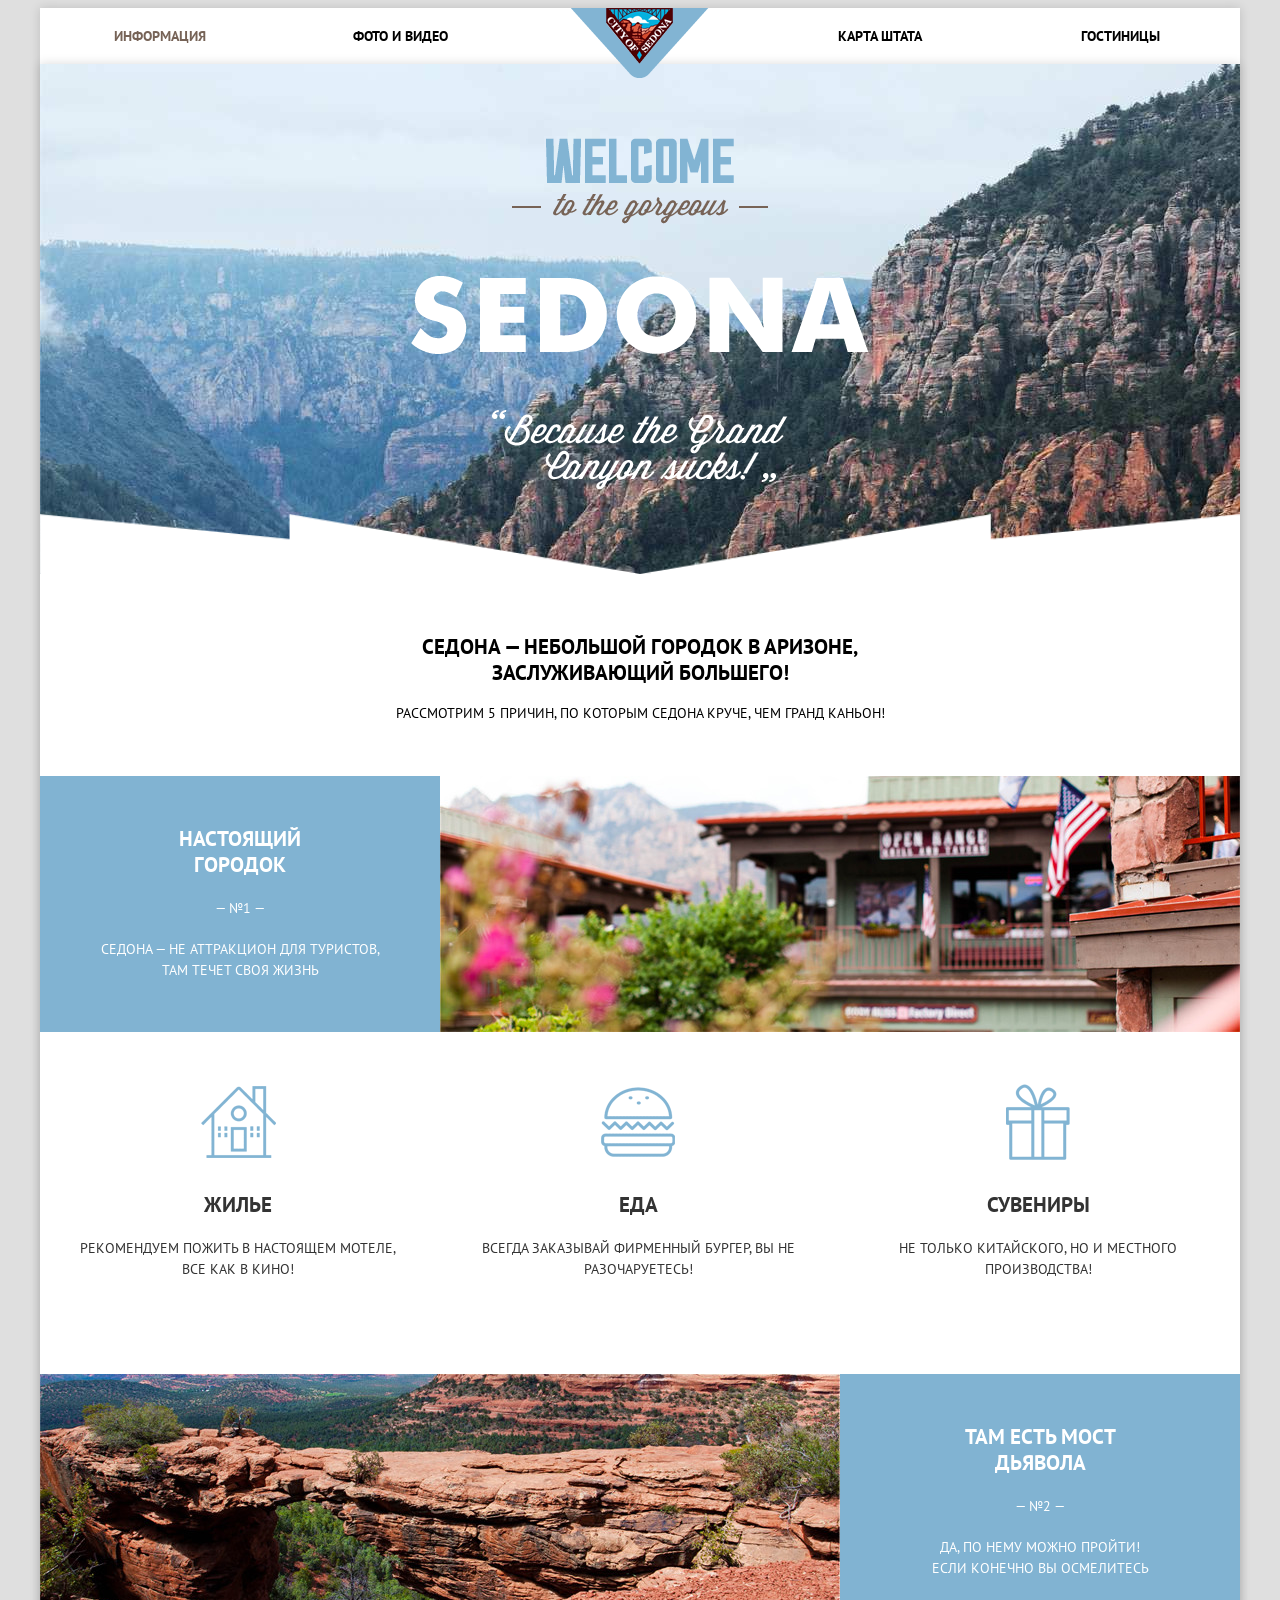
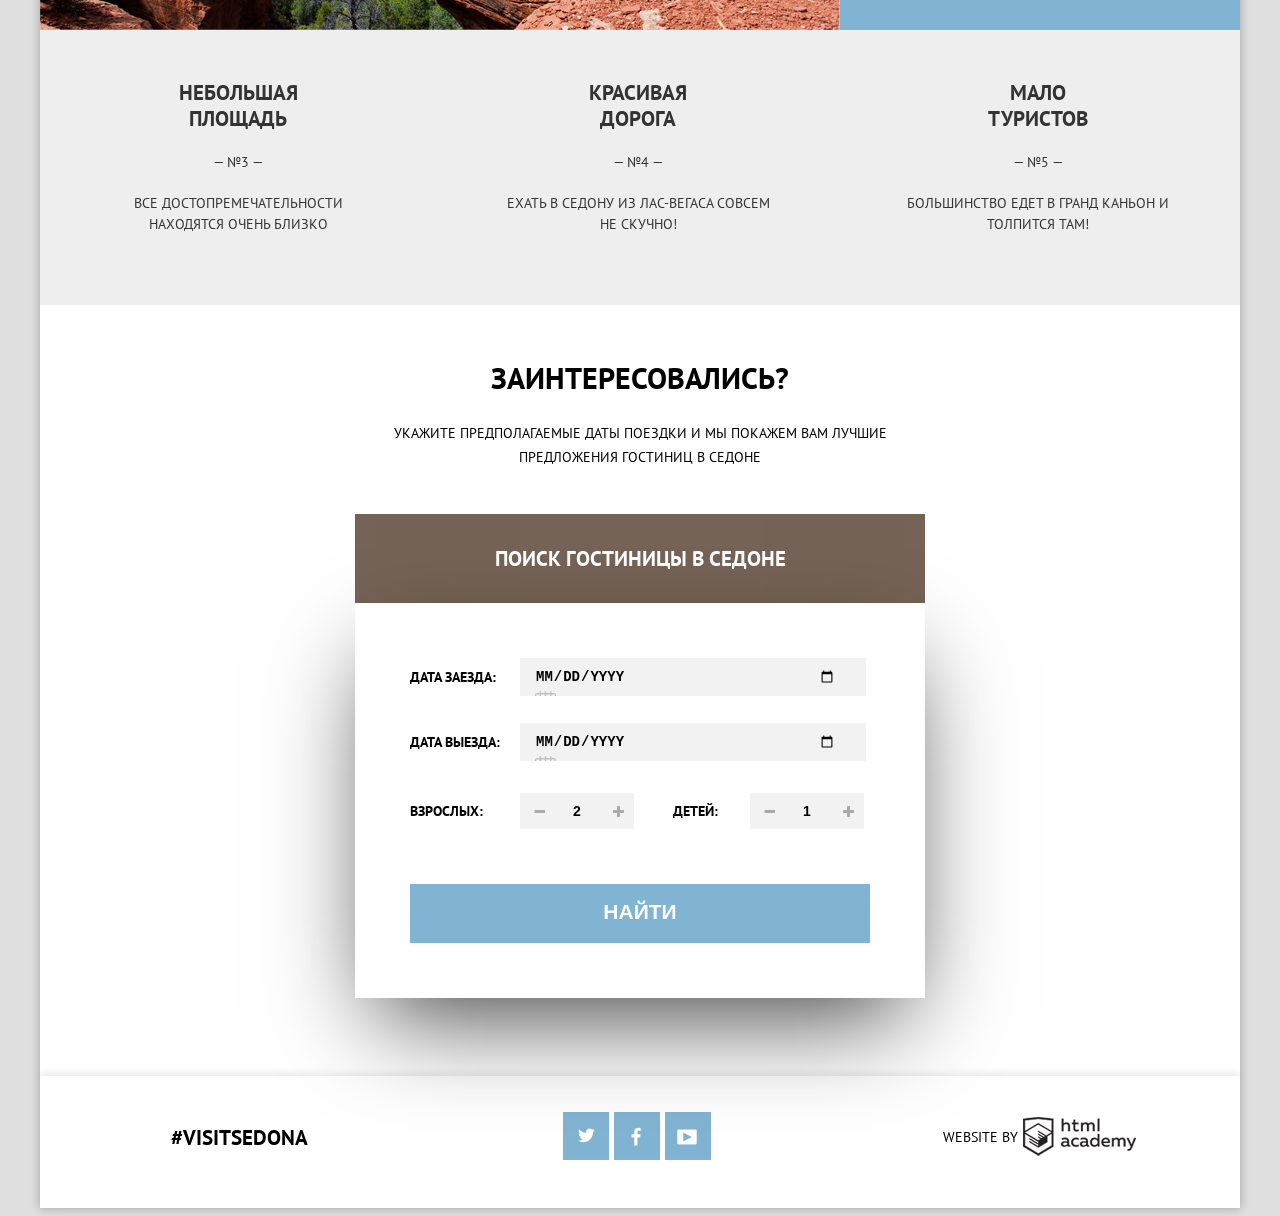
==== index.html @ 4e0e6d9b "Сделал страницу index Закончил верстку, разбил на блоки, добавил картинки, применил спрайты на иконк" ====
<!DOCTYPE html>
<html lang="ru">
<head>
  <meta charset="UTF-8">
  <title>Седона</title>
  <link href='http://fonts.googleapis.com/css?family=PT+Sans:400,700&amp;subset=latin,cyrillic-ext' rel='stylesheet' type='text/css'>
  <link href="css/style.css" rel="stylesheet">
  <link href="css/normalize.css" rel="stylesheet">
</head>
<body>
  <div class="container">
    <header>
      <nav class="menu">
        <a class="menu-active" href="#">Информация</a>
        <a href="#">Фото и видео</a>
        <a href="index.html" class="menu-logo">
          <img src="img/logo.png" alt="">
        </a>
        <a href="#">Карта штата</a>
        <a href="hotels.html">Гостиницы</a>
      </nav>
    </header>
    <main class="container">
      <div class="main-poster">
        <img src="img/intro.png" alt="Welcome to the gorgeous Sedona 'Because Grand Canyon Sucks'" width="458" height="352">
      </div>
      <div class="intro">
        <h1>Седона &mdash; небольшой городок в Аризоне, заслуживающий большего!</h1>
        <p>Рассмотрим 5 причин, по которым Седона круче, чем гранд каньон!</p>
      </div>
      <div class="advantage-main">
        <div class="advantage-text-wrapper">
          <h2 class="advantage-heading">настоящий городок</h2>
          <p class="advantage-number">№1</p>
          <p class="advantage-main-text">Седона — не аттракцион для туристов, там течет своя жизнь</p>
        </div>
      </div>

      <div class="additional-advantage">
        <div class="additional-advantage-icon house"></div>
        <div class="advantage-heading">жилье</div>
        <p>рекомендуем пожить в настоящем мотеле, все как в кино!</p>
      </div>
      <div class="additional-advantage">
        <div class="additional-advantage-icon food"></div>
        <div class="advantage-heading">еда</div>
        <p>всегда заказывай фирменный бургер, вы не разочаруетесь!</p>
      </div>
      <div class="additional-advantage">
        <div class="additional-advantage-icon souvenir"></div>
        <div class="advantage-heading">сувениры</div>
        <p>не только китайского, но и местного производства!</p>
      </div>

      <div class="advantage-main2">
        <div class="advantage-text-wrapper2">
          <h2 class="advantage-heading">Там есть мост дьявола</h2>
          <p class="advantage-number">№2</p>
          <p class="advantage-main-text2">Да, по нему можно пройти! Если конечно вы осмелитесь</p>
        </div>
      </div>
      <div class="additional-advantages-grey">
        <div class="additional-advantage-grey">
          <h2 class="advantage-heading">Небольшая площадь</h2>
          <p class="advantage-number">№3</p>
          <p class="advantages-text">Все достопремечательности находятся очень близко</p>
        </div>
        <div class="additional-advantage-grey">
          <h2 class="advantage-heading">Красивая дорога</h2>
          <p class="advantage-number">№4</p>
          <p class="advantages-text">Ехать в Седону из Лас-Вегаса совсем не скучно!</p>
        </div>
        <div class="additional-advantage-grey">
          <h2 class="advantage-heading">Мало туристов</h2>
          <p class="advantage-number">№5</p>
          <p class="advantages-text">Большинство едет в Гранд Каньон и толпится там!</p>
        </div>
      </div>

      <p class="booking-title">Заинтересовались?</p>
      <p class="booking-info">Укажите предполагаемые даты поездки и мы покажем вам лучшие предложения гостиниц в седоне</p>
      <div class="booking-block">
        <a class="booking-btn" href="#">Поиск гостиницы в Седоне</a>
        <div class="booking-form">
          <form method="post" action="/search">
            <div class="booking-form-dates">
              <div class="booking-form-row clearfix">
                <label class="booking-form-label" for="booking-arrive-date">Дата заезда:</label>
                <input type="date" id="booking-arrive-date" required>
              </div>
              <div class="booking-form-row clearfix">
                <label class="booking-form-label" for="booking-departure-date">Дата выезда:</label>
                <input type="date" id="booking-departure-date" required>
              </div>
            </div>
            <div class="booking-form-row clearfix">
              <div class="booking-form-col booking-col-adult clearfix">
                <label class="booking-form-label" for="booking-audit-adult">Взрослых:</label>
                <input type="text" id="booking-audit-adult" value="2" required>
                <a class="booking-controls-minus" href="#"></a>
                <a class="booking-controls-plus" href="#"></a>
              </div>
              <div class="booking-form-col booking-col-junior clearfix">
                <label class="booking-form-label" for="booking-audit-junior">Детей:</label>
                <input type="text" id="booking-audit-junior" value="1" required>
                <a class="booking-controls-minus" href="#"></a>
                <a class="booking-controls-plus" href="#"></a>
              </div>
            </div>
            <button class="booking-form-btn" type="submit">Найти</button>
          </form>
        </div>
      </div>

      <div class="map">
        <iframe src="https://www.google.com/maps/embed?pb=!1m18!1m12!1m3!1d52385.17731020665!2d-111.79513845000001!3d34.854378399999995!2m3!1f0!2f0!3f0!3m2!1i1024!2i768!4f13.1!3m3!1m2!1s0x872da132f942b00d%3A0x5548c523fa6c8efd!2z0KHQtdC00L7QvdCwLCDQkNGA0LjQt9C-0L3QsCwg0KHQqNCQ!5e0!3m2!1sru!2s!4v1442949098654" width="100%" height="480" frameborder="0" style="border:0" allowfullscreen></iframe>

      </div>
    </main>
    <footer class="container">
      <p href="#" class="footer-hashtag" target="blank">#Visitsedona</p>
      <div class="footer-social">
        <a href="#" class="social-icon tw" target="_blank">Twitter</a>
        <a href="#" class="social-icon fb" target="_blank">Facebook</a>
        <a href="#" class="social-icon youtube" target="_blank">Youtube</a>
      </div>
      <p class="footer-copyright">
        <span class="copyright-intro">Website by</span>
        <a class="copyright-htmlacademy" href="http://htmlacademy.ru/"></a>
      </p>
    </footer>
  </div>
  <script src="js/main.js"></script>
</body>
</html>
---- css/style.css ----
body {
  font-family: 'PT Sans', Arial, sans-serif;
  font-size: 14px;
  line-height: 21px;
  color: #333333;
  text-transform: uppercase;
  background-color: #dfdfdf;
}
.main-poster {
  background-image: url('../img/main-poster.jpg');
  background-size: cover;
  background-color: #493e35;
  height: 510px;
  width: 100%;
  text-align: center;
  padding-top: 74px;
  box-sizing: border-box;
  position: relative;
}

.main-poster::after {
  content: '';
  width: 100%;
  height: 60px;
  position: absolute;
  bottom: 0;
  left: 0;
  background-image: url('../img/shape.png');
  background-size: 100% 100%;
  background-repeat: no-repeat;
}
.container {
  min-width: 768px;
  max-width: 1200px;
  margin: 0 auto;
  background-color: white;
  box-shadow: 0 0 10px 0 rgba(0, 0, 0, .15);
}
li {
  list-style-type: none;
}

.menu {
  min-height: 56px;

  font-size: 0;
}

.menu a {
  display: inline-block;

  width: 20%;
  padding-top: 15px;
  padding-bottom: 15px;

  text-align: center;
  vertical-align: top;
}

.menu .menu-logo {
  position: relative;
  z-index: 50;

  height: 56px;
  padding: 0;
}
.menu a {
  text-decoration: none;
  text-transform: uppercase;

  color: #000000;

  font-size: 14px;
  font-weight: 700;
  line-height: 26px;
}

.menu a:hover {
  color: #81b3d2;
}

.menu a:active {
  color: #b2b2b2;
  color: rgba(0, 0, 0, .3);
}

.menu .menu-active {
  color: #766357;
}

.menu .menu-active:hover {
  color: #604e43;
}

.menu .menu-active:active {
  color: #d6d0cc;
  color: rgba(118, 99, 87, .3);
}

/*END NAVIGATION*/
/*INTRO*/

.intro {
  margin: 60px auto 50px;
  max-width: 500px;
  text-align: center;
}

.intro h1 {
  text-decoration: none;
  color: #000000;
  font-size: 21px;
  font-weight: 700;
  line-height: 26px;
}
.intro p {
  color: #000000;
  font-size: 14px;
  font-weight: 400;
  line-height: 26px;
}

/*END INTRO*/
.advantage-main {
  height: 256px;
  font-size: 0;
  background-image: url('../img/advantage-img-1.jpg');
  background-position: 100% 0%;
  overflow: hidden;
}
.advantage-text-wrapper {
  display: inline-block;
  width: 33.3333333%;
  padding: 50px;
  box-sizing: border-box;
  text-align: center;
  vertical-align: top;
  background-color: #81b3d2;
  color: white;
  height: 100%;
  font-size: 14px;

}

.advantage-main2 {
  height: 256px;
  font-size: 0;
  background-image: url('../img/advantage-img-2.jpg');
  background-position: 0% 100%;
}
.advantage-text-wrapper2 {
  display: inline-block;
  width: 33.3333333%;
  padding: 50px;
  float:right;
  box-sizing: border-box;
  text-align: center;
  vertical-align: top;
  background-color: #81b3d2;
  color: white;
  height: 100%;
  font-size: 14px;
}
.advantage-heading {
  font-weight: bold;
  font-size: 21px;
  line-height: 26px;
  max-width: 151px;
  margin: 0 auto 20px;
}
.advantage-main-text {
  font-size: 14px;
  font-weight: 400;
  line-height: 21px;
  margin: 0 auto 20px;
}
.advantage-main-text2 {
  padding: 0px 11%;
  font-size: 14px;
  font-weight: 400;
  line-height: 21px;
  margin: 0 auto 20px;
}
.advantage-number {
  margin-bottom: 20px;
}

.advantage-number::after {
  content: ' —';
}

.advantage-number::before {
  content: '— ';
}
.additional-advantage {
  display: inline-block;
  width: 33%;
  vertical-align: top;
  padding: 50px 30px 80px 30px;
  box-sizing: border-box;
  text-align: center;
}
.additional-advantage-icon {
  height: 80px;
  background-repeat: no-repeat;
  background-position: center;
  margin-bottom: 30px;
}

.additional-advantage-icon.house {
  background-image: url('../img/house.png');
}

.additional-advantage-icon.food {
  background-image: url('../img/food.png');
}

.additional-advantage-icon.souvenir {
  background-image: url('../img/souvenir.png');
}

.additional-advantages-grey {
  background-color: #eeeeee;
  margin-bottom: 60px;
}

.additional-advantage-grey {
  display: inline-block;
  width: 33%;
  text-align: center;
  padding: 50px;
  box-sizing: border-box;
  vertical-align: top;
}
.advantages-text{
  padding: 0px 5%;
  font-size: 14px;
  font-weight: 400;
  line-height: 21px;
  margin: 0 auto 20px;

}

.booking-title {
  text-align: center;
  color: #000000;
  margin-bottom: 30px;
  font-size: 30px;
  font-weight: 700;
  line-height: 26px;
}

.booking-info {
  text-align: center;
  width: 500px;
  margin-right: auto;
  margin-bottom: 45px;
  margin-left: auto;
  color: #000000;
  font-size: 14px;
  font-weight: 400;
  line-height: 24px;
}
.booking-block {
  position: relative;

  width: 570px;
  margin-right: auto;
  margin-left: auto;
}

.booking-btn {
  display: block;
  width: 100%;
  padding-top: 32px;
  padding-bottom: 31px;
  text-align: center;
  text-decoration: none;
  background-color: #766357;
  text-transform: uppercase;
  color: #ffffff;
  font-size: 21px;
  font-weight: 700;
  line-height: 26px;
}
.booking-btn:active {
  color: #9f928a;
  color: rgba(255, 255, 255, .3);
}

.booking-form {
  position: absolute;
  z-index: 100;
  top: 89px;
  left: 0;

  display: block;

  width: 460px;
  padding: 55px;

  background-color: #ffffff;
  -webkit-box-shadow: 0 38px 95px -21px rgba(0, 0, 0, .75);
  -moz-box-shadow: 0 38px 95px -21px rgba(0, 0, 0, .75);
  box-shadow: 0 38px 95px -21px rgba(0, 0, 0, .75);

  font-size: 0;
}
.booking-form-row {
  margin-bottom: 27px;

  -webkit-user-select: none;
  -moz-user-select: none;
  -ms-user-select: none;
  user-select: none;

  font-size: 0;

  -webkit-touch-callout: none;
  -khtml-user-select: none;
}

.booking-form-row label {
  display: inline-block;

  width: 110px;

  text-align: left;
  vertical-align: middle;
}

.booking-form-row input {
  position: relative;

  display: inline-block;

  width: 301px;
  padding: 5px 30px 5px 15px;

  vertical-align: middle;

  border-style: none;
  background-color: #f2f2f2;
}

.booking-form input:hover {
  background-color: #ebebeb;
}

.booking-form input:focus {
  outline: none;
  background-color: #ffffff;
  -webkit-box-shadow: inset 0 0 0 2px rgba(229, 229, 229, 1);
  -moz-box-shadow: inset 0 0 0 2px rgba(229, 229, 229, 1);
  box-shadow: inset 0 0 0 2px rgba(229, 229, 229, 1);
}

.booking-form-col {
  display: inline-block;

  box-sizing: border-box;
  width: 50%;

  vertical-align: top;

  font-size: 0;
}

.booking-form-col label {
  text-align: center;
}

.booking-form-col:first-child label {
  text-align: left;
}
.booking-form-label,
.booking-form-label + input {
  text-decoration: none;
  text-transform: uppercase;

  color: #000000;

  font-size: 14px;
  font-weight: 700;
  line-height: 26px;
}
.booking-form-dates {
  margin-bottom: 32px;
}

.booking-form-dates input:after {
  position: absolute;

  width: 21px;
  height: 23px;

  content: "";

  background: -92px -10px no-repeat url(../img/sprites.png);
}

.booking-form-dates input:hover:after {
  background: -10px -10px no-repeat url(../img/sprites.png);
}

.booking-form-dates input:focus:after {
  background: -51px -10px no-repeat url(../img/sprites.png);
}

.booking-form-dates + .booking-form-row {
  margin-bottom: 55px;
}

.booking-form-col input {
  width: 32px;
  padding-right: 41px;
  padding-left: 41px;

  text-align: center;
}

.booking-controls-plus,
.booking-controls-minus {
  position: relative;

  cursor: pointer;
}

.booking-controls-minus:before {
  position: absolute;
  top: -1.5px;
  left: -100px;

  width: 11px;
  height: 0;
  height: 11px;

  content: "";

  background: -284px -69px no-repeat url(../img/sprites.png);
}

.booking-controls-minus:hover:before,
input:hover ~ .booking-controls-subtract:before {
  background: -252px -69px no-repeat url(../img/sprites.png);
}

.booking-controls-minus:active:before,
input:focus ~ .booking-controls-minus:before {
  background: -189px -69px no-repeat url(../img/sprites.png);
}

.booking-controls-plus:after {
  position: absolute;
  top: -5px;
  right: 10px;

  width: 11px;
  height: 0;
  height: 11px;

  content: "";

  background: -189px -100px no-repeat url(../img/sprites.png);
}

.booking-controls-plus:hover:after,
input:hover ~ .booking-controls-plus:after {
  background: -316px -69px no-repeat url(../img/sprites.png);
}


.booking-controls-plus:active:after,
input:focus ~ .booking-controls-plus:after {
  background: -347px -69px no-repeat url(../img/sprites.png);
}

.booking-form-btn {
  width: 100%;
  padding-top: 15px;
  padding-bottom: 18px;
  border: none;
  background-color: #81b3d2;
}
.booking-form-btn{
  text-transform: uppercase;
  color: #ffffff;
  font-size: 21px;
  font-weight: 700;
  line-height: 26px
}

.booking-form-btn:focus {
  outline: none;
}

.booking-form-btn:hover {
  background-color: #669ec0;
}

.booking-form-btn:active {
  background-color: #5496bd;
}

.map {
  position: relative;

  overflow: hidden;

  height: 473px;
}


.hotels-filters {
  background-image: url('../img/blur.jpg');
  background-repeat: no-repeat;
  background-size: cover;
  background-color: #493e35;
  width: 100%;
}
/*FOOTER*/
footer {
  font-size: 0;
}
.social-icon {
  position: relative;

  display: inline-block;

  width: 46px;
  height: 48px;
  margin-right: 5px;

  vertical-align: top;

  background-color: #81b3d2;
}

.social-icon:hover {
  position: relative;

  background-color: #669ec0;
}

.social-icon:active {
  position: relative;

  background-color: #5496bd;
}

.social-icon:before {
  position: absolute;

  width: 22px;
  height: 20px;

  content: "";
}
.footer-social,
.footer-hashtag,
.footer-copyright {
  display: inline-block;

  box-sizing: border-box;
  width: 33.33%;
  min-height: 90px;

  text-align: center;
  vertical-align: top;
}

.footer-hashtag {
  padding-top: 28px;
}
.footer-hashtag {
  text-decoration: none;
  color: #000000;
  font-size: 21px;
  font-weight: 700;
  line-height: 26px;
}

.footer-social {
  padding-top: 36px;

  font-size: 0;
}
.social-icon {
  position: relative;

  display: inline-block;

  width: 46px;
  height: 48px;
  margin-right: 5px;

  vertical-align: top;

  background-color: #81b3d2;
}

.social-icon:hover {
  position: relative;

  background-color: #669ec0;
}

.social-icon:active {
  position: relative;

  background-color: #5496bd;
}

.social-icon:before {
  position: absolute;

  width: 22px;
  height: 20px;

  content: "";
}
.tw:before {
  top: 16px;
  left: 15px;

  background: -300px -100px no-repeat url(../img/sprites.png);
}

.tw:active:before {
  background: -337px -100px no-repeat url(../img/sprites.png);
}

.fb:before {
  top: 15px;
  left: 17px;

  background: -129px -70px no-repeat url(../img/sprites.png);
}

.fb:active:before {
  background: -159px -70px no-repeat url(../img/sprites.png);
}

.youtube:before {
  top: 17px;
  left: 12px;

  background: -252px -165px no-repeat url(../img/sprites.png);
}

.youtube:active:before {
  background: -292px -165px no-repeat url(../img/sprites.png);
}

.footer-copyright {
  padding-top: 41px;

  font-size: 0;
}
.footer-copyright a,
.footer-copyright span {
  display: inline-block;
  vertical-align: middle;
}
.copyright-intro {
  color: #000000;

  font-size: 14px;
  font-weight: 400;
  line-height: 26px;
}
.copyright-htmlacademy {
  width: 113px;
  height: 39px;
  margin-left: 5px;

  background: -10px -109px no-repeat url(../img/sprites.png);
}

.copyright-htmlacademy:hover {
  background: -10px -168px no-repeat url(../img/sprites.png);
}

.copyright-htmlacademy:active {
  background: -252px -10px no-repeat url(../img/sprites.png);
}
/*END FOOTER*/
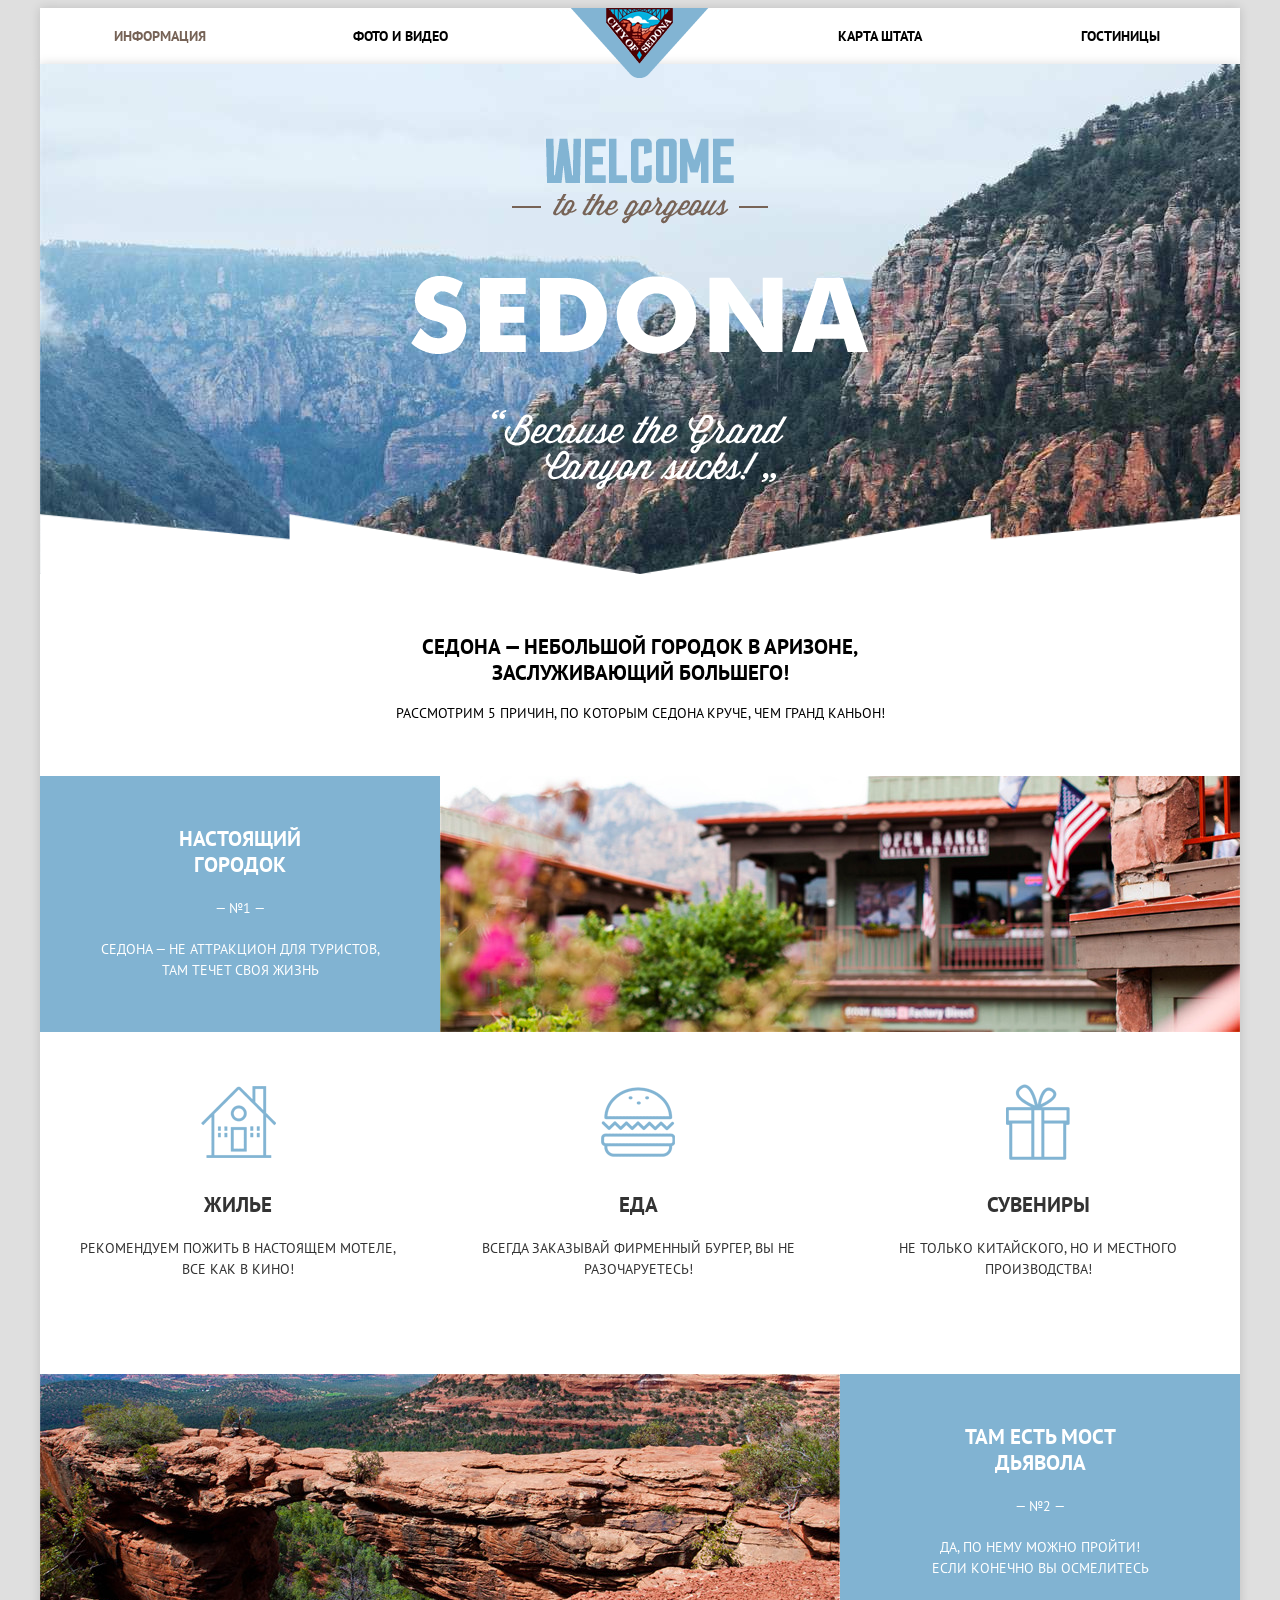
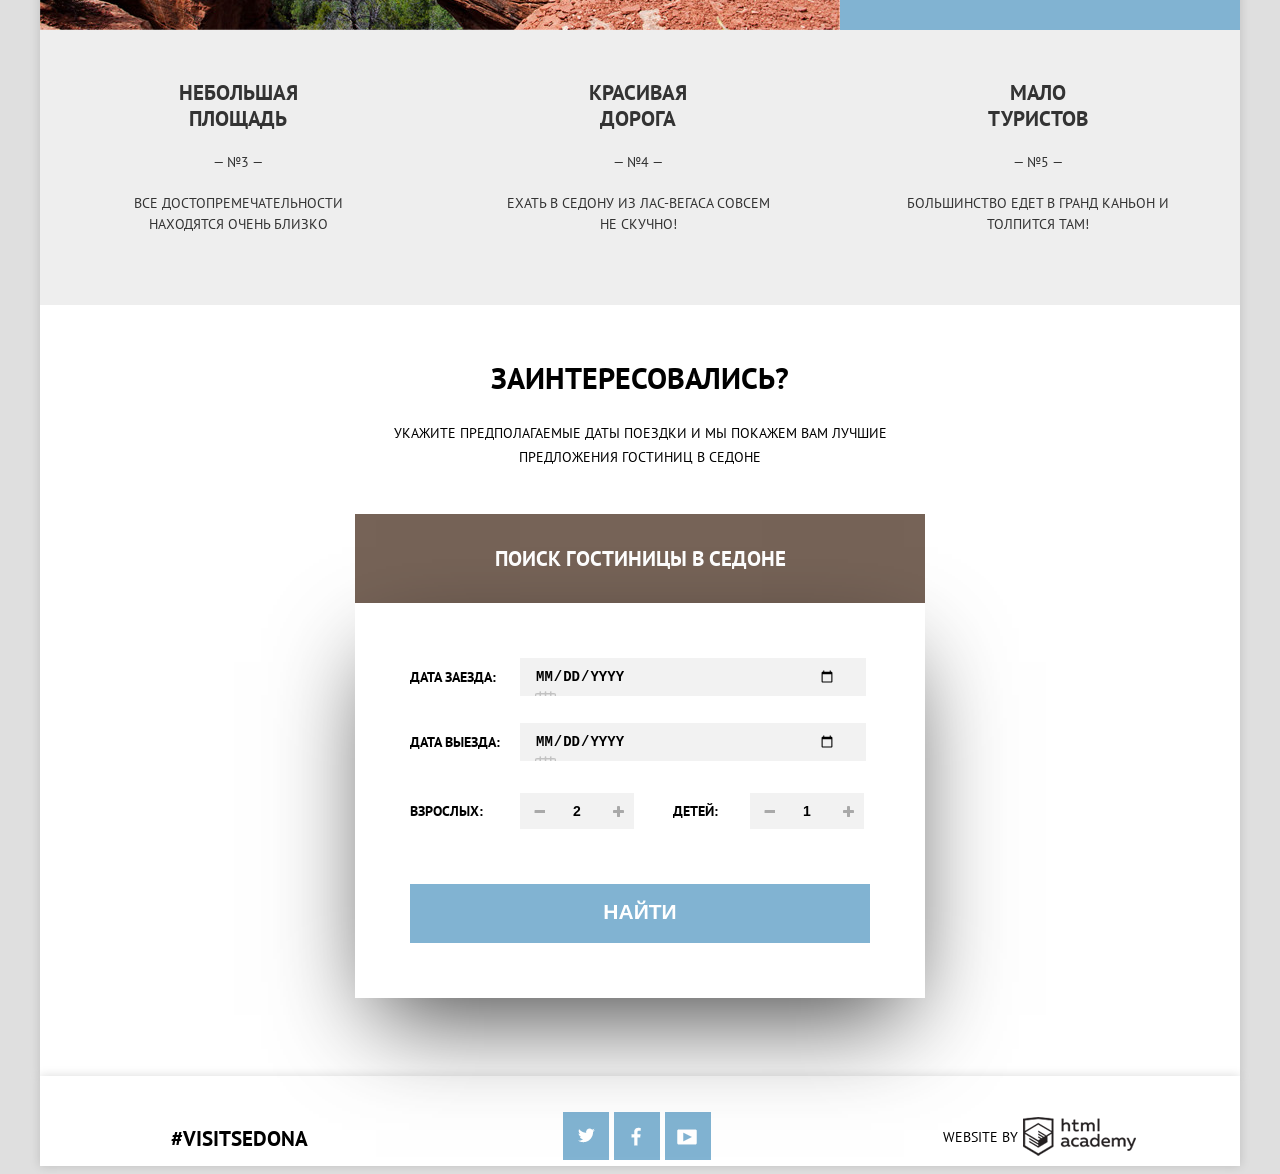
==== commit d9d28813: "правки" ====
--- a/index.html
+++ b/index.html
@@ -8,8 +8,8 @@
   <link href="css/normalize.css" rel="stylesheet">
 </head>
 <body>
-  <div class="container">
-    <header>
+
+    <header class="container">
       <nav class="menu">
         <a class="menu-active" href="#">Информация</a>
         <a href="#">Фото и видео</a>
@@ -35,23 +35,23 @@
           <p class="advantage-main-text">Седона — не аттракцион для туристов, там течет своя жизнь</p>
         </div>
       </div>
-
-      <div class="additional-advantage">
-        <div class="additional-advantage-icon house"></div>
-        <div class="advantage-heading">жилье</div>
-        <p>рекомендуем пожить в настоящем мотеле, все как в кино!</p>
+      <div class="additional-advantages">
+        <div class="additional-advantage">
+          <div class="additional-advantage-icon house"></div>
+          <div class="advantage-heading">жилье</div>
+          <p>рекомендуем пожить в настоящем мотеле, все как в кино!</p>
+        </div>
+        <div class="additional-advantage">
+          <div class="additional-advantage-icon food"></div>
+          <div class="advantage-heading">еда</div>
+          <p>всегда заказывай фирменный бургер, вы не разочаруетесь!</p>
+        </div>
+        <div class="additional-advantage">
+          <div class="additional-advantage-icon souvenir"></div>
+          <div class="advantage-heading">сувениры</div>
+          <p>не только китайского, но и местного производства!</p>
+        </div>
       </div>
-      <div class="additional-advantage">
-        <div class="additional-advantage-icon food"></div>
-        <div class="advantage-heading">еда</div>
-        <p>всегда заказывай фирменный бургер, вы не разочаруетесь!</p>
-      </div>
-      <div class="additional-advantage">
-        <div class="additional-advantage-icon souvenir"></div>
-        <div class="advantage-heading">сувениры</div>
-        <p>не только китайского, но и местного производства!</p>
-      </div>
-
       <div class="advantage-main2">
         <div class="advantage-text-wrapper2">
           <h2 class="advantage-heading">Там есть мост дьявола</h2>
@@ -118,7 +118,9 @@
       </div>
     </main>
     <footer class="container">
-      <p href="#" class="footer-hashtag" target="blank">#Visitsedona</p>
+      <div class="footer-hashtag">
+        <a href="#" target="blank">#Visitsedona</a>
+      </div>
       <div class="footer-social">
         <a href="#" class="social-icon tw" target="_blank">Twitter</a>
         <a href="#" class="social-icon fb" target="_blank">Facebook</a>
@@ -129,7 +131,7 @@
         <a class="copyright-htmlacademy" href="http://htmlacademy.ru/"></a>
       </p>
     </footer>
-  </div>
+
   <script src="js/main.js"></script>
 </body>
 </html>
--- a/css/style.css
+++ b/css/style.css
@@ -571,9 +571,9 @@
 }
 
 .footer-hashtag {
-  padding-top: 28px;
-}
-.footer-hashtag {
+  padding-top: 50px;
+}
+.footer-hashtag a{
   text-decoration: none;
   color: #000000;
   font-size: 21px;
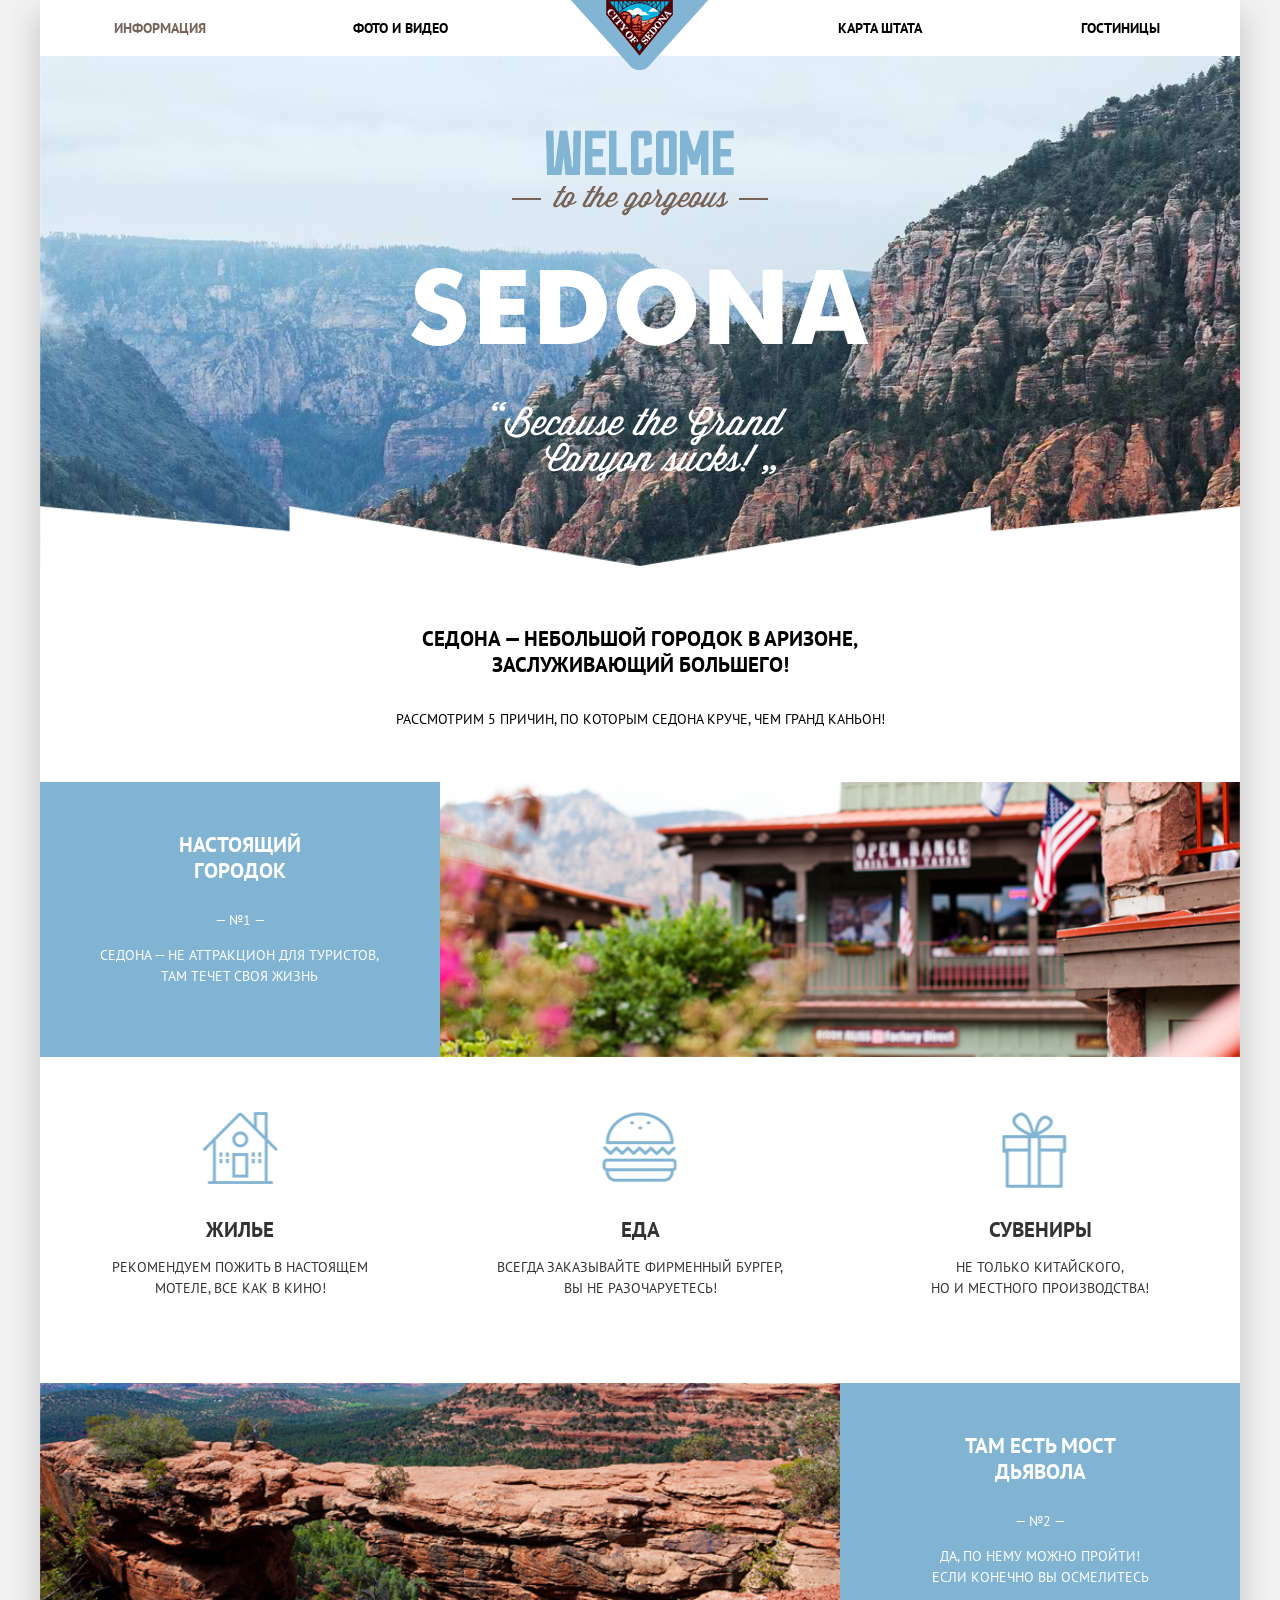
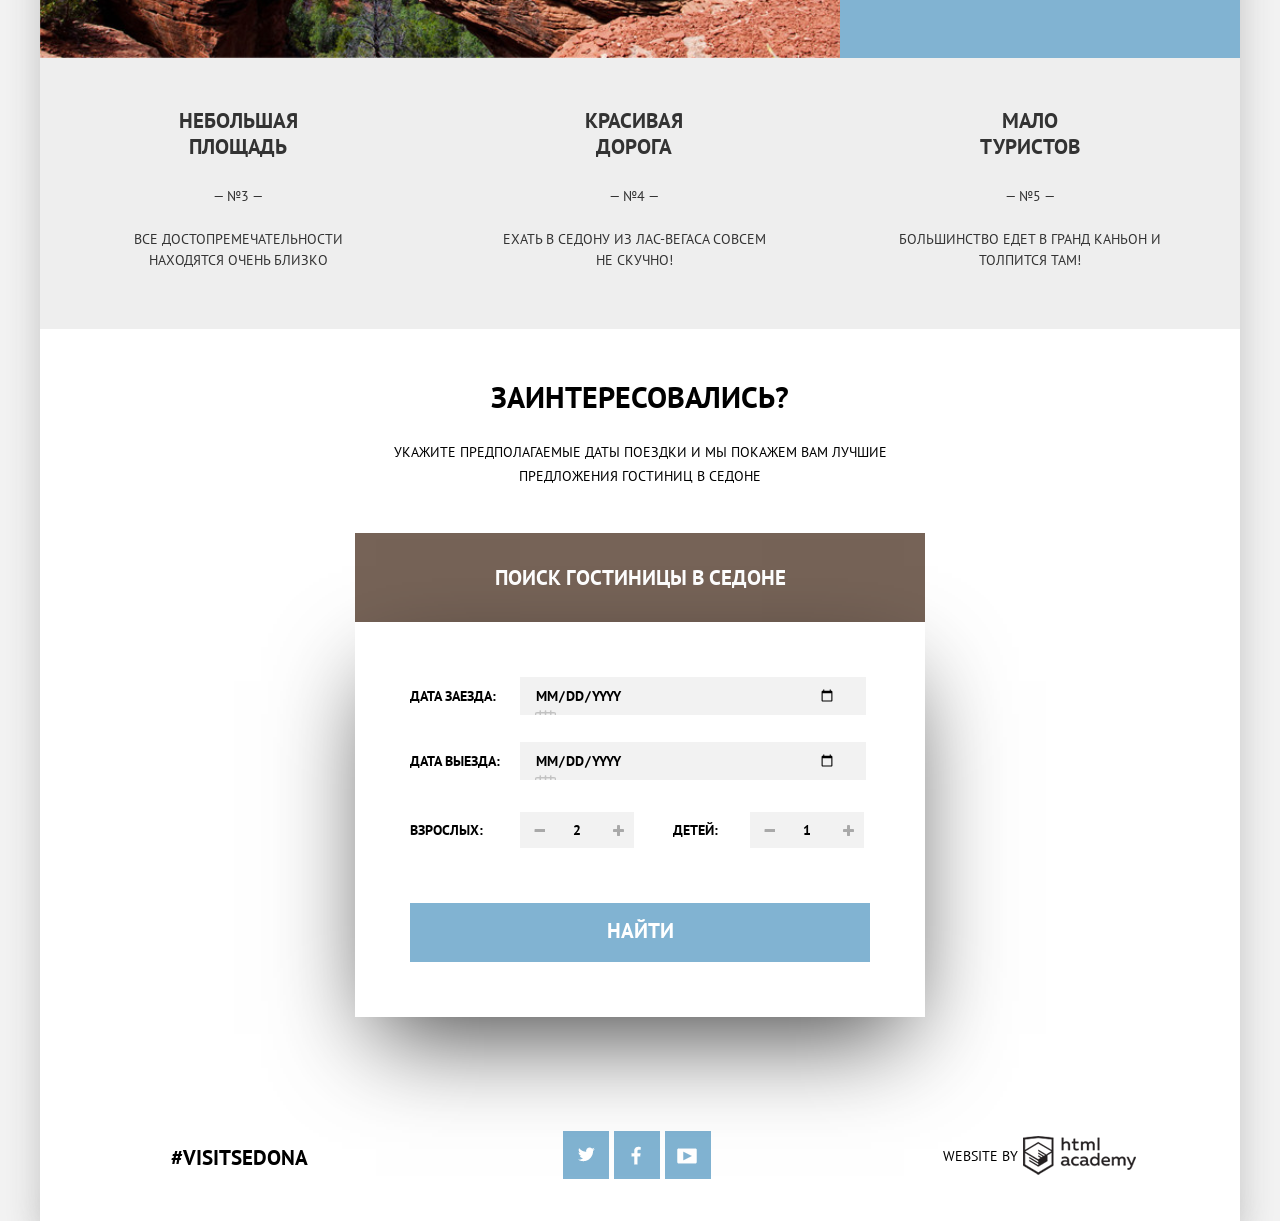
==== commit 884a619a: "внес правки. Сделал большинство правок, форму booking еще не сделал." ====
--- a/index.html
+++ b/index.html
@@ -8,8 +8,8 @@
   <link href="css/normalize.css" rel="stylesheet">
 </head>
 <body>
-
-    <header class="container">
+  <div class="container">
+    <header>
       <nav class="menu">
         <a class="menu-active" href="#">Информация</a>
         <a href="#">Фото и видео</a>
@@ -20,7 +20,7 @@
         <a href="hotels.html">Гостиницы</a>
       </nav>
     </header>
-    <main class="container">
+    <main>
       <div class="main-poster">
         <img src="img/intro.png" alt="Welcome to the gorgeous Sedona 'Because Grand Canyon Sucks'" width="458" height="352">
       </div>
@@ -35,24 +35,21 @@
           <p class="advantage-main-text">Седона — не аттракцион для туристов, там течет своя жизнь</p>
         </div>
       </div>
-      <div class="additional-advantages">
+      <div class="additional-advantages clearfix">
         <div class="additional-advantage">
-          <div class="additional-advantage-icon house"></div>
-          <div class="advantage-heading">жилье</div>
-          <p>рекомендуем пожить в настоящем мотеле, все как в кино!</p>
+          <div class="advantage-heading">Жилье</div>
+          <p>Рекомендуем пожить в настоящем мотеле, все как в кино!</p>
         </div>
         <div class="additional-advantage">
-          <div class="additional-advantage-icon food"></div>
-          <div class="advantage-heading">еда</div>
-          <p>всегда заказывай фирменный бургер, вы не разочаруетесь!</p>
+          <div class="advantage-heading">Еда</div>
+          <p>Всегда заказывайте фирменный бургер, <br> вы не разочаруетесь!</p>
         </div>
         <div class="additional-advantage">
-          <div class="additional-advantage-icon souvenir"></div>
-          <div class="advantage-heading">сувениры</div>
-          <p>не только китайского, но и местного производства!</p>
+          <div class="advantage-heading">Сувениры</div>
+          <p>Не только китайского,<br> но и местного производства!</p>
         </div>
       </div>
-      <div class="advantage-main2">
+      <div class="advantage-main2 clearfix">
         <div class="advantage-text-wrapper2">
           <h2 class="advantage-heading">Там есть мост дьявола</h2>
           <p class="advantage-number">№2</p>
@@ -84,23 +81,23 @@
         <div class="booking-form">
           <form method="post" action="/search">
             <div class="booking-form-dates">
-              <div class="booking-form-row clearfix">
+              <div class="booking-form-row">
                 <label class="booking-form-label" for="booking-arrive-date">Дата заезда:</label>
                 <input type="date" id="booking-arrive-date" required>
               </div>
-              <div class="booking-form-row clearfix">
+              <div class="booking-form-row ">
                 <label class="booking-form-label" for="booking-departure-date">Дата выезда:</label>
                 <input type="date" id="booking-departure-date" required>
               </div>
             </div>
-            <div class="booking-form-row clearfix">
-              <div class="booking-form-col booking-col-adult clearfix">
+            <div class="booking-form-row">
+              <div class="booking-form-col booking-col-adult">
                 <label class="booking-form-label" for="booking-audit-adult">Взрослых:</label>
                 <input type="text" id="booking-audit-adult" value="2" required>
                 <a class="booking-controls-minus" href="#"></a>
                 <a class="booking-controls-plus" href="#"></a>
               </div>
-              <div class="booking-form-col booking-col-junior clearfix">
+              <div class="booking-form-col booking-col-junior ">
                 <label class="booking-form-label" for="booking-audit-junior">Детей:</label>
                 <input type="text" id="booking-audit-junior" value="1" required>
                 <a class="booking-controls-minus" href="#"></a>
@@ -117,7 +114,7 @@
 
       </div>
     </main>
-    <footer class="container">
+    <footer>
       <div class="footer-hashtag">
         <a href="#" target="blank">#Visitsedona</a>
       </div>
@@ -131,7 +128,7 @@
         <a class="copyright-htmlacademy" href="http://htmlacademy.ru/"></a>
       </p>
     </footer>
-
+  </div>
   <script src="js/main.js"></script>
 </body>
 </html>
--- a/css/style.css
+++ b/css/style.css
@@ -1,16 +1,27 @@
-
 body {
   font-family: 'PT Sans', Arial, sans-serif;
   font-size: 14px;
   line-height: 21px;
   color: #333333;
   text-transform: uppercase;
-  background-color: #dfdfdf;
-}
+  background-color: #f2f2f2;
+  margin: 0;
+
+}
+.clearfix:before,
+.clearfix:after {
+ content: "";
+ display: table;
+}
+
+.clearfix:after {
+  clear: both;
+}
+
 .main-poster {
   background-image: url('../img/main-poster.jpg');
   background-size: cover;
-  background-color: #493e35;
+  background-color: #81b3d1;
   height: 510px;
   width: 100%;
   text-align: center;
@@ -30,50 +41,42 @@
   background-size: 100% 100%;
   background-repeat: no-repeat;
 }
+
 .container {
   min-width: 768px;
   max-width: 1200px;
   margin: 0 auto;
-  background-color: white;
-  box-shadow: 0 0 10px 0 rgba(0, 0, 0, .15);
-}
-li {
-  list-style-type: none;
+  background-color: #ffffff;
+  -webkit-box-shadow: 0 10px 30px 0 rgba(50, 50, 50, .3);
+  -moz-box-shadow: 0 10px 30px 0 rgba(50, 50, 50, .3);
+  box-shadow: 0 10px 30px 0 rgba(50, 50, 50, .3), 0 -10px 30px 0 #ffffff;
 }
 
 .menu {
   min-height: 56px;
-
   font-size: 0;
 }
 
 .menu a {
   display: inline-block;
-
   width: 20%;
   padding-top: 15px;
   padding-bottom: 15px;
-
   text-align: center;
   vertical-align: top;
+  text-decoration: none;
+  text-transform: uppercase;
+  color: #000000;
+  font-size: 14px;
+  font-weight: 700;
+  line-height: 26px;
 }
 
 .menu .menu-logo {
   position: relative;
   z-index: 50;
-
   height: 56px;
   padding: 0;
-}
-.menu a {
-  text-decoration: none;
-  text-transform: uppercase;
-
-  color: #000000;
-
-  font-size: 14px;
-  font-weight: 700;
-  line-height: 26px;
 }
 
 .menu a:hover {
@@ -90,32 +93,31 @@
 }
 
 .menu .menu-active:hover {
-  color: #604e43;
-}
-
-.menu .menu-active:active {
-  color: #d6d0cc;
-  color: rgba(118, 99, 87, .3);
+  color: #5f4d43;
 }
 
 /*END NAVIGATION*/
 /*INTRO*/
 
 .intro {
-  margin: 60px auto 50px;
+  margin: 0 auto;
   max-width: 500px;
+  padding-top: 60px;
+  padding-bottom:  50px;
   text-align: center;
 }
 
 .intro h1 {
-  text-decoration: none;
+  margin:0 auto;
   color: #000000;
   font-size: 21px;
   font-weight: 700;
   line-height: 26px;
+  margin-bottom: 28px;
 }
 .intro p {
   color: #000000;
+  margin:0 auto;
   font-size: 14px;
   font-weight: 400;
   line-height: 26px;
@@ -123,34 +125,30 @@
 
 /*END INTRO*/
 .advantage-main {
-  height: 256px;
-  font-size: 0;
+  background-size: contain;
   background-image: url('../img/advantage-img-1.jpg');
   background-position: 100% 0%;
-  overflow: hidden;
-}
+  background-color: #81b3d2;
+}
+
 .advantage-text-wrapper {
-  display: inline-block;
-  width: 33.3333333%;
+  width: 33.3333%;
   padding: 50px;
   box-sizing: border-box;
   text-align: center;
   vertical-align: top;
   background-color: #81b3d2;
-  color: white;
+  color: #ffffff;
   height: 100%;
-  font-size: 14px;
-
 }
 
 .advantage-main2 {
-  height: 256px;
-  font-size: 0;
+  background-size: contain;
   background-image: url('../img/advantage-img-2.jpg');
   background-position: 0% 100%;
+  background-color: #81b3d2;
 }
 .advantage-text-wrapper2 {
-  display: inline-block;
   width: 33.3333333%;
   padding: 50px;
   float:right;
@@ -158,23 +156,26 @@
   text-align: center;
   vertical-align: top;
   background-color: #81b3d2;
-  color: white;
+  color: #ffffff;
   height: 100%;
   font-size: 14px;
 }
+
 .advantage-heading {
-  font-weight: bold;
+  margin: 0 auto;
+  font-weight: 700;
   font-size: 21px;
   line-height: 26px;
   max-width: 151px;
-  margin: 0 auto 20px;
-}
+}
+
 .advantage-main-text {
   font-size: 14px;
   font-weight: 400;
   line-height: 21px;
   margin: 0 auto 20px;
 }
+
 .advantage-main-text2 {
   padding: 0px 11%;
   font-size: 14px;
@@ -182,8 +183,73 @@
   line-height: 21px;
   margin: 0 auto 20px;
 }
+
+.additional-advantage {
+	position: relative;
+	width: 33.333333%;
+	float: left;
+	padding: 160px 6% 70px;
+	-webkit-box-sizing: border-box;
+	-moz-box-sizing: border-box;
+	box-sizing: border-box;
+	text-align: center;
+}
+
+.additional-advantage:nth-child(2) {
+	padding: 160px 4% 70px;
+}
+
+.additional-advantage .advantage-heading::before {
+	position: absolute;
+	top: 55px;
+	left: 50%;
+	z-index: 3;
+	-webkit-transform: translate(-50%, 0);
+	-ms-transform: translate(-50%, 0);
+	transform: translate(-50%, 0);
+	content: "";
+	display: block;
+	height: 76px;
+	width: 75px;
+	margin: 0 auto;
+}
+
+.additional-advantage:nth-child(1) .advantage-heading::before {
+	background: url("../img/sprites2.png") no-repeat;
+	background-position: -104px -10px;
+}
+
+.additional-advantage:nth-child(2) .advantage-heading::before {
+	background: url("../img/sprites2.png") no-repeat;
+	background-position: -10px -10px;
+}
+
+.additional-advantage:nth-child(3) .advantage-heading::before {
+	background: url("../img/sprites2.png") no-repeat;
+	background-position: -199px -10px;
+}
+
+.additional-advantages-grey {
+  background-color: #eeeeee;
+  padding-top: 50px;
+  padding-bottom: 50px;
+  font-size: 0;
+
+}
+
+.additional-advantage-grey {
+  display: inline-block;
+  width: 33%;
+  text-align: center;
+  box-sizing: border-box;
+  vertical-align: top;
+}
+
 .advantage-number {
-  margin-bottom: 20px;
+  font-size: 14px;
+  font-weight: 400;
+  line-height: 21px;
+  padding-top: 12px;
 }
 
 .advantage-number::after {
@@ -193,59 +259,20 @@
 .advantage-number::before {
   content: '— ';
 }
-.additional-advantage {
-  display: inline-block;
-  width: 33%;
-  vertical-align: top;
-  padding: 50px 30px 80px 30px;
-  box-sizing: border-box;
-  text-align: center;
-}
-.additional-advantage-icon {
-  height: 80px;
-  background-repeat: no-repeat;
-  background-position: center;
-  margin-bottom: 30px;
-}
-
-.additional-advantage-icon.house {
-  background-image: url('../img/house.png');
-}
-
-.additional-advantage-icon.food {
-  background-image: url('../img/food.png');
-}
-
-.additional-advantage-icon.souvenir {
-  background-image: url('../img/souvenir.png');
-}
-
-.additional-advantages-grey {
-  background-color: #eeeeee;
-  margin-bottom: 60px;
-}
-
-.additional-advantage-grey {
-  display: inline-block;
-  width: 33%;
-  text-align: center;
-  padding: 50px;
-  box-sizing: border-box;
-  vertical-align: top;
-}
+
 .advantages-text{
-  padding: 0px 5%;
+  margin: 0 auto;
+  padding: 8px 16%;
   font-size: 14px;
   font-weight: 400;
   line-height: 21px;
-  margin: 0 auto 20px;
-
 }
 
 .booking-title {
   text-align: center;
   color: #000000;
   margin-bottom: 30px;
+  margin-top: 55px;
   font-size: 30px;
   font-weight: 700;
   line-height: 26px;
@@ -253,7 +280,7 @@
 
 .booking-info {
   text-align: center;
-  width: 500px;
+  max-width: 500px;
   margin-right: auto;
   margin-bottom: 45px;
   margin-left: auto;
@@ -262,9 +289,9 @@
   font-weight: 400;
   line-height: 24px;
 }
+
 .booking-block {
   position: relative;
-
   width: 570px;
   margin-right: auto;
   margin-left: auto;
@@ -292,54 +319,36 @@
 .booking-form {
   position: absolute;
   z-index: 100;
-  top: 89px;
+  top: 100%;
   left: 0;
-
   display: block;
-
   width: 460px;
   padding: 55px;
-
   background-color: #ffffff;
   -webkit-box-shadow: 0 38px 95px -21px rgba(0, 0, 0, .75);
   -moz-box-shadow: 0 38px 95px -21px rgba(0, 0, 0, .75);
   box-shadow: 0 38px 95px -21px rgba(0, 0, 0, .75);
-
   font-size: 0;
 }
+
 .booking-form-row {
   margin-bottom: 27px;
-
-  -webkit-user-select: none;
-  -moz-user-select: none;
-  -ms-user-select: none;
-  user-select: none;
-
   font-size: 0;
-
-  -webkit-touch-callout: none;
-  -khtml-user-select: none;
 }
 
 .booking-form-row label {
   display: inline-block;
-
   width: 110px;
-
   text-align: left;
   vertical-align: middle;
 }
 
 .booking-form-row input {
   position: relative;
-
-  display: inline-block;
-
+  display: inline-block;
   width: 301px;
   padding: 5px 30px 5px 15px;
-
   vertical-align: middle;
-
   border-style: none;
   background-color: #f2f2f2;
 }
@@ -358,12 +367,9 @@
 
 .booking-form-col {
   display: inline-block;
-
   box-sizing: border-box;
   width: 50%;
-
   vertical-align: top;
-
   font-size: 0;
 }
 
@@ -376,27 +382,22 @@
 }
 .booking-form-label,
 .booking-form-label + input {
-  text-decoration: none;
   text-transform: uppercase;
-
-  color: #000000;
-
+  color: #000000;
   font-size: 14px;
   font-weight: 700;
   line-height: 26px;
 }
+
 .booking-form-dates {
   margin-bottom: 32px;
 }
 
 .booking-form-dates input:after {
   position: absolute;
-
   width: 21px;
   height: 23px;
-
   content: "";
-
   background: -92px -10px no-repeat url(../img/sprites.png);
 }
 
@@ -416,14 +417,12 @@
   width: 32px;
   padding-right: 41px;
   padding-left: 41px;
-
   text-align: center;
 }
 
 .booking-controls-plus,
 .booking-controls-minus {
   position: relative;
-
   cursor: pointer;
 }
 
@@ -431,13 +430,9 @@
   position: absolute;
   top: -1.5px;
   left: -100px;
-
   width: 11px;
-  height: 0;
   height: 11px;
-
   content: "";
-
   background: -284px -69px no-repeat url(../img/sprites.png);
 }
 
@@ -455,13 +450,9 @@
   position: absolute;
   top: -5px;
   right: 10px;
-
   width: 11px;
-  height: 0;
   height: 11px;
-
   content: "";
-
   background: -189px -100px no-repeat url(../img/sprites.png);
 }
 
@@ -469,7 +460,6 @@
 input:hover ~ .booking-controls-plus:after {
   background: -316px -69px no-repeat url(../img/sprites.png);
 }
-
 
 .booking-controls-plus:active:after,
 input:focus ~ .booking-controls-plus:after {
@@ -482,13 +472,12 @@
   padding-bottom: 18px;
   border: none;
   background-color: #81b3d2;
-}
-.booking-form-btn{
+  cursor: pointer;
   text-transform: uppercase;
   color: #ffffff;
   font-size: 21px;
   font-weight: 700;
-  line-height: 26px
+  line-height: 26px;
 }
 
 .booking-form-btn:focus {
@@ -505,74 +494,562 @@
 
 .map {
   position: relative;
-
   overflow: hidden;
-
   height: 473px;
 }
 
-
-.hotels-filters {
-  background-image: url('../img/blur.jpg');
-  background-repeat: no-repeat;
-  background-size: cover;
-  background-color: #493e35;
+/*START FILTER*/
+
+.filter {
+  padding-top: 29px;
+  background: #647e94 no-repeat url('../img/blur.jpg');
+  background-size: 100% auto;
+}
+
+.filter-housing,
+.filter-infrastructure {
+  float: left;
+  box-sizing: border-box;
+  width: 256px;
+  padding-left: 9%;
+}
+
+.filter-price {
+  float: right;
+  box-sizing: border-box;
+  width: 33%;
+  padding-right: 7%;
+  text-align: center;
+}
+
+.filter-housing input[type="checkbox"],
+.filter-infrastructure input[type="checkbox"] {
+  display: none;
+}
+
+.filter-housing-title,
+.filter-infrastructure-title {
+  margin:0 auto;
+  margin-bottom: 24px;
+  margin-left: -38px;
+}
+
+.filter-variant {
+  position: relative;
+  display: block;
+  margin-bottom: 27px;
+}
+
+input + .filter-variant:before {
+  position: absolute;
+  top: 0;
+  left: -40px;
+  width: 22px;
+  height: 22px;
+  content: "";
+  background: -179px -10px no-repeat url(../img/sprites.png);
+}
+
+input:checked + .filter-variant:before {
+  position: absolute;
+  top: 0;
+  left: -40px;
+  width: 26px;
+  height: 22px;
+  background: -179px -10px no-repeat url(../img/sprites.png);
+}
+
+input + .filter-variant:hover:before {
+  background: -179px -10px no-repeat url(../img/sprites.png);
+}
+
+input:checked + .filter-variant:hover:before {
+  background: -133px -10px no-repeat url(../img/sprites.png);
+}
+
+input:disabled + .filter-variant:before {
+  background: -10px -52px no-repeat url(../img/sprites.png);
+}
+
+input:checked:disabled + .filter-variant:before {
+  background: -52px -52px no-repeat url(../img/sprites.png);
+}
+
+input:checked + .filter-variant:before {
+  background: -133px -10px no-repeat url(../img/sprites.png);
+}
+
+.filter-price-title {
+  text-align: left;
+  margin: 0 auto;
+  padding-bottom: 14px;
+}
+
+.filter-price-boundaries {
+  margin-bottom: 11px;
+  padding-top: 5px;
+  padding-bottom: 5px;
+  border: 2px solid #ffffff;
+  border-radius: 5px;
+  font-size: 0;
+}
+
+.filter-price-boundaries input {
+  display: inline-block;
+  box-sizing: border-box;
+  width: 50%;
+  text-align: center;
+  vertical-align: top;
+  border: none;
+  background-color: transparent;
+}
+
+.filter-price-boundaries input:nth-child(2n+1) {
+  border-right: 2px solid #ffffff;
+}
+
+.filter-price-boundaries input:focus {
+  outline: none;
+}
+
+.filter-price-scale {
+  position: relative;
+  min-height: 20px;
+  margin-bottom: 20px;
+  margin-top: 20px;
+}
+
+.filter-price-scale .scale {
+    height: 2px;
+    background-color: #988683;
+}
+
+.filter-price-scale .bar {
+    width: 70%;
+    height: 2px;
+    background-color: #fff;
+}
+
+.filter-price-scale .toggle {
+    box-sizing: content-box;
+    position: absolute;
+    top: -9px;
+    left: 0;
+    width: 4px;
+    height: 4px;
+    border: 8px solid #fff;
+    background-color: #ababab;
+    border-radius: 50%;
+    cursor: pointer;
+}
+
+.filter-price-scale .toggle:hover {
+    background-color: #1c4f80;
+}
+
+.filter-price-scale .max-toggle {
+    left: 70%;
+}
+
+.filter-max-toggle {
+  right: 15%;
+}
+
+.filter-btn {
+  width: 136px;
+  padding-top: 6px;
+  padding-bottom: 6px;
+  border: 2px solid #ffffff;
+  border-radius: 3px;
+  background-color: transparent;
+  cursor: pointer;
+}
+
+.filter-btn:hover {
+  color: #ffffff;
+  border-color: #ffffff;
+  background-color: #ffffff;
+  text-transform: uppercase;
+  color: #000000;
+  font-size: 14px;
+  font-weight: 400;
+  line-height: 21px
+}
+.filter-btn:focus {
+  outline: none;
+}
+.filter-price-title,
+.filter-housing-title,
+.filter-infrastructure-title {
+  color: #ffffff;
+  font-size: 16px;
+  font-weight: 700;
+  line-height: 21px;
+}
+
+.filter-btn,
+.filter-variant,
+.filter-price-controll,
+.filter-price-boundaries input {
+  text-transform: uppercase;
+  color: #ffffff;
+  font-size: 14px;
+  font-weight: 400;
+  line-height: 21px;
+}
+
+/*END FITLERS*/
+/*START OPTIONS*/
+.options {
+  padding-top: 30px;
+  padding-bottom: 30px;
+  border: 1px solid #e5e5e5;
+  text-decoration: none;
+  color: #000000;
+  font-size: 21px;
+  font-weight: 700;
+  line-height: 26px;
+}
+
+.options-left-column {
+  float: left;
+  box-sizing: border-box;
+  width: 625px;
+  padding-left: 6%;
+  font-size: 0;
+}
+
+.options-left-column a,
+.options-left-column span {
+  display: inline-block;
+  vertical-align: top;
+}
+
+.options-about,
+.options-left-column a {
+  padding-top: 6px;
+}
+
+.options .options-found {
+  margin-right: 49px;
+  text-decoration: none;
+  color: #000000;
+  font-size: 21px;
+  font-weight: 700;
+  line-height: 26px;
+
+}
+
+.options-about {
+  margin-right: 40px;
+}
+
+.options span,
+.options-variant {
+  text-decoration: none;
+  color: #000000;
+  font-size: 12px;
+  font-weight: 400;
+  line-height: 18px;
+}
+
+.options-variant {
+  color: rgba(0, 0, 0, .3);
+  border-bottom: 1px dotted #81b3d2;
+}
+
+.options-active {
+  color: #81b3d2;
+  border-bottom-color: transparent;
+}
+
+.options-variant:hover {
+  color: #81b3d2;
+}
+
+.options-variant:active {
+  color: #000000;
+  border-bottom-color: transparent;
+}
+
+.options-left-column a {
+  margin-right: 33px;
+}
+
+.options-right-column {
+  float: right;
+
+  width: 70px;
+  margin-right: 6%;
+  text-align: right;
+  font-size: 0;
+}
+
+.options-right-column a {
+  display: inline-block;
+  width: 11px;
+  height: 11px;
+  vertical-align: top;
+}
+
+.options-down-arrow {
+  position: relative;
+  margin-left: 12px;
+}
+
+.options-up-arrow:before,
+.options-down-arrow:before {
+  position: absolute;
+  top: 0;
+  left: 0;
+  width: 0;
+  height: 0;
+  content: "";
+  border-width: 10px 5px 0;
+  border-style: solid;
+  border-color: #e5e5e5 transparent transparent;
+}
+
+.options-up-arrow {
+  position: relative;
+}
+
+.options-up-arrow:before {
+  border-width: 0 5px 10px;
+  border-color: transparent transparent #e5e5e5;
+}
+
+.options-up-arrow:hover:before {
+  border-color: transparent transparent #000000;
+}
+
+.options-down-arrow:hover:before {
+  border-color: #000000 transparent transparent;
+}
+
+.options-up-arrow:active:before {
+  border-color: transparent transparent #81b3d2;
+}
+
+.options-down-arrow:active:before {
+  border-color: #81b3d2 transparent transparent;
+}
+
+.options-up-arrow.options-active:before {
+  border-color: transparent transparent #81b3d2;
+}
+
+.options-down-arrow.options-active:before {
+  border-color: #81b3d2 transparent transparent;
+}
+/*END OPTIONS*/
+
+/*START RESULT*/
+
+.result-infoblock-title {
+  text-decoration: none;
+  color: #000000;
+  font-size: 21px;
+  font-weight: 700;
+  line-height: 15px;
+}
+
+.result-infoblock-title:hover {
+  color: #81b3d2;
+}
+
+.result-infoblock-title:active {
+  color: rgba(0, 0, 0, .3);
+}
+
+.result-about-price,
+.result-housing-type{
+  color: #000000;
+  font-size: 14px;
+  font-weight: 400;
+  line-height: 21px;
+}
+
+.result-booking-btn,
+.result-housing-more {
+  text-decoration: none;
+  color: #ffffff;
+  font-size: 14px;
+  font-weight: 700;
+  line-height: 21px;
+}
+
+.result-booking-btn:active,
+.result-housing-more:active {
+  color: rgba(255, 255, 255, .3);
+}
+
+.result-mark-info {
+  color: #666666;
+  font-size: 14px;
+  font-weight: 400;
+  line-height: 21px;
+}
+.result-housing {
+  padding-top: 27px;
+  padding-bottom: 30px;
+  border-bottom: 1px solid #e5e5e5;
+}
+
+.result-housing-left {
+  float: left;
+  width: 500px;
+  padding-left: 6%;
+  font-size: 0;
+}
+
+.result-housing-img,
+.result-housing-infoblock {
+  display: inline-block;
+  vertical-align: top;
+  padding-top: 3px;
+  max-width: 500px;
+}
+
+.result-housing-img {
+  width: 135px;
+  min-height: 90px;
+  margin-right: 31px;
+}
+
+.result-housing-infoblock {
+  max-width: 500px;
+}
+
+.result-about-housing {
+  float: left;
+  width: 110px;
+}
+
+.result-about-price,
+.result-housing-type {
+  margin-bottom: 11px;
+}
+
+.result-about-booking {
+  float: right;
+  width: 142px;
+}
+
+.result-housing-ratings {
+  float: right;
+  box-sizing: border-box;
+  width: 190px;
+  padding-right: 5%;
+}
+
+.result-housing-more {
+  display: block;
   width: 100%;
-}
+  padding-top: 4px;
+  padding-bottom: 4px;
+  text-align: center;
+  background-color: #81b3d2;
+}
+
+.result-housing-more:hover {
+  background-color: #669ec0;
+}
+
+.result-housing-more:active {
+  background-color: #5496bd;
+}
+
+.result-booking-btn {
+  display: block;
+  width: 100%;
+  padding-top: 4px;
+  padding-bottom: 4px;
+  text-align: center;
+  background-color: #766357;
+}
+
+.result-booking-btn:hover {
+  background-color: #604e43;
+}
+
+.result-booking-btn:active {
+  background-color: #503e33;
+}
+.result-ratings-stars {
+  margin:0 auto;
+  width: 114px;
+  min-height: 17px;
+  margin-bottom: 49px;
+}
+
+.result-ratings-3star {
+  background: -94px -143px no-repeat url(../img/sprites.png);
+}
+
+.result-ratings-2star {
+  background: -70px -143px no-repeat url(../img/sprites.png);
+}
+
+.result-ratings-4star {
+  background: -119px -143px no-repeat url(../img/sprites.png);
+}
+.result-mark-info {
+  width: 110px;
+  padding-top: 3px;
+  padding-bottom: 4px;
+  margin:0 auto;
+  text-align: center;
+  background-color: #f2f2f2;
+}
+/*END RESULT*/
+
 /*FOOTER*/
 footer {
   font-size: 0;
 }
 .social-icon {
   position: relative;
-
-  display: inline-block;
-
+  display: inline-block;
   width: 46px;
   height: 48px;
   margin-right: 5px;
-
   vertical-align: top;
-
   background-color: #81b3d2;
 }
 
 .social-icon:hover {
   position: relative;
-
   background-color: #669ec0;
 }
 
 .social-icon:active {
   position: relative;
-
   background-color: #5496bd;
 }
 
 .social-icon:before {
   position: absolute;
-
   width: 22px;
   height: 20px;
-
   content: "";
 }
 .footer-social,
 .footer-hashtag,
 .footer-copyright {
   display: inline-block;
-
   box-sizing: border-box;
   width: 33.33%;
   min-height: 90px;
-
   text-align: center;
   vertical-align: top;
 }
 
 .footer-hashtag {
   padding-top: 50px;
-}
+  padding-bottom:45px;
+}
+
 .footer-hashtag a{
   text-decoration: none;
   color: #000000;
@@ -583,47 +1060,37 @@
 
 .footer-social {
   padding-top: 36px;
-
   font-size: 0;
 }
 .social-icon {
   position: relative;
-
-  display: inline-block;
-
+  display: inline-block;
   width: 46px;
   height: 48px;
   margin-right: 5px;
-
   vertical-align: top;
-
   background-color: #81b3d2;
 }
 
 .social-icon:hover {
   position: relative;
-
   background-color: #669ec0;
 }
 
 .social-icon:active {
   position: relative;
-
   background-color: #5496bd;
 }
 
 .social-icon:before {
   position: absolute;
-
   width: 22px;
   height: 20px;
-
   content: "";
 }
 .tw:before {
   top: 16px;
   left: 15px;
-
   background: -300px -100px no-repeat url(../img/sprites.png);
 }
 
@@ -634,7 +1101,6 @@
 .fb:before {
   top: 15px;
   left: 17px;
-
   background: -129px -70px no-repeat url(../img/sprites.png);
 }
 
@@ -645,7 +1111,6 @@
 .youtube:before {
   top: 17px;
   left: 12px;
-
   background: -252px -165px no-repeat url(../img/sprites.png);
 }
 
@@ -655,7 +1120,6 @@
 
 .footer-copyright {
   padding-top: 41px;
-
   font-size: 0;
 }
 .footer-copyright a,
@@ -665,7 +1129,6 @@
 }
 .copyright-intro {
   color: #000000;
-
   font-size: 14px;
   font-weight: 400;
   line-height: 26px;
@@ -674,7 +1137,6 @@
   width: 113px;
   height: 39px;
   margin-left: 5px;
-
   background: -10px -109px no-repeat url(../img/sprites.png);
 }
 
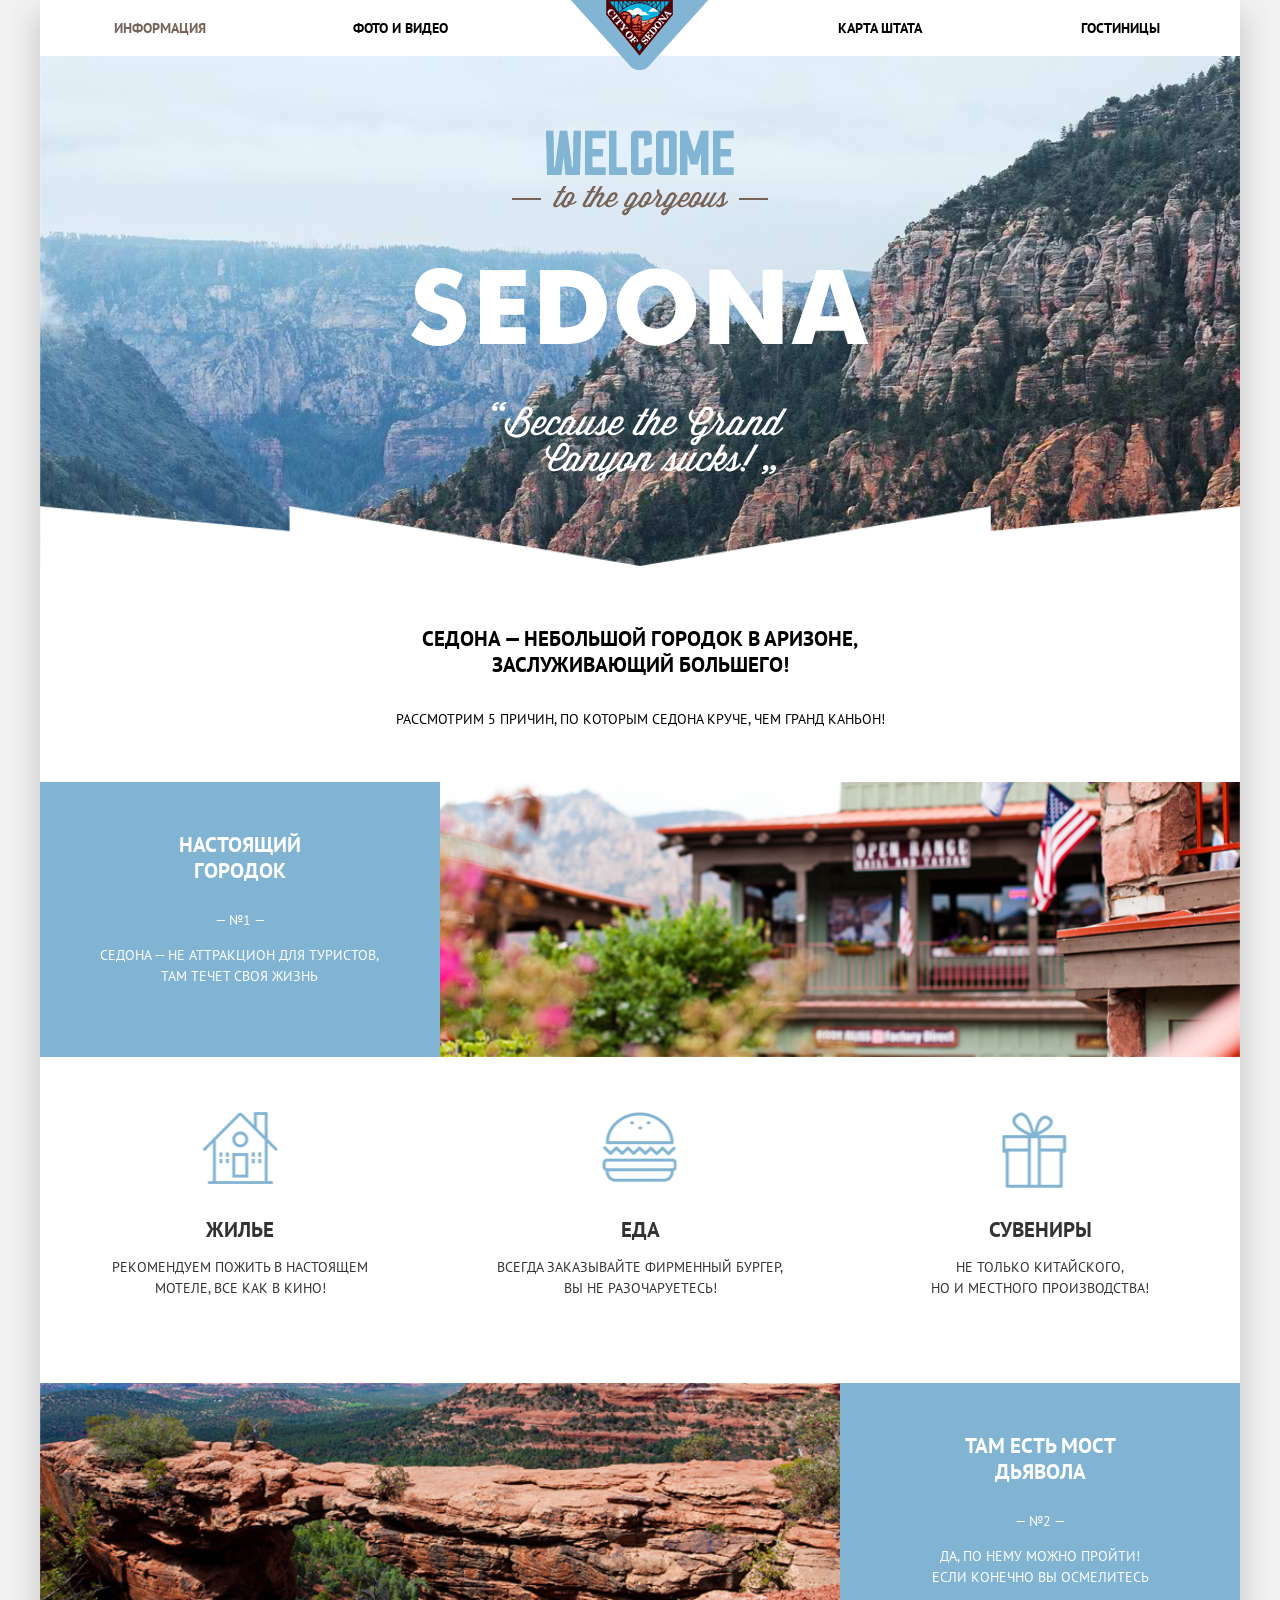
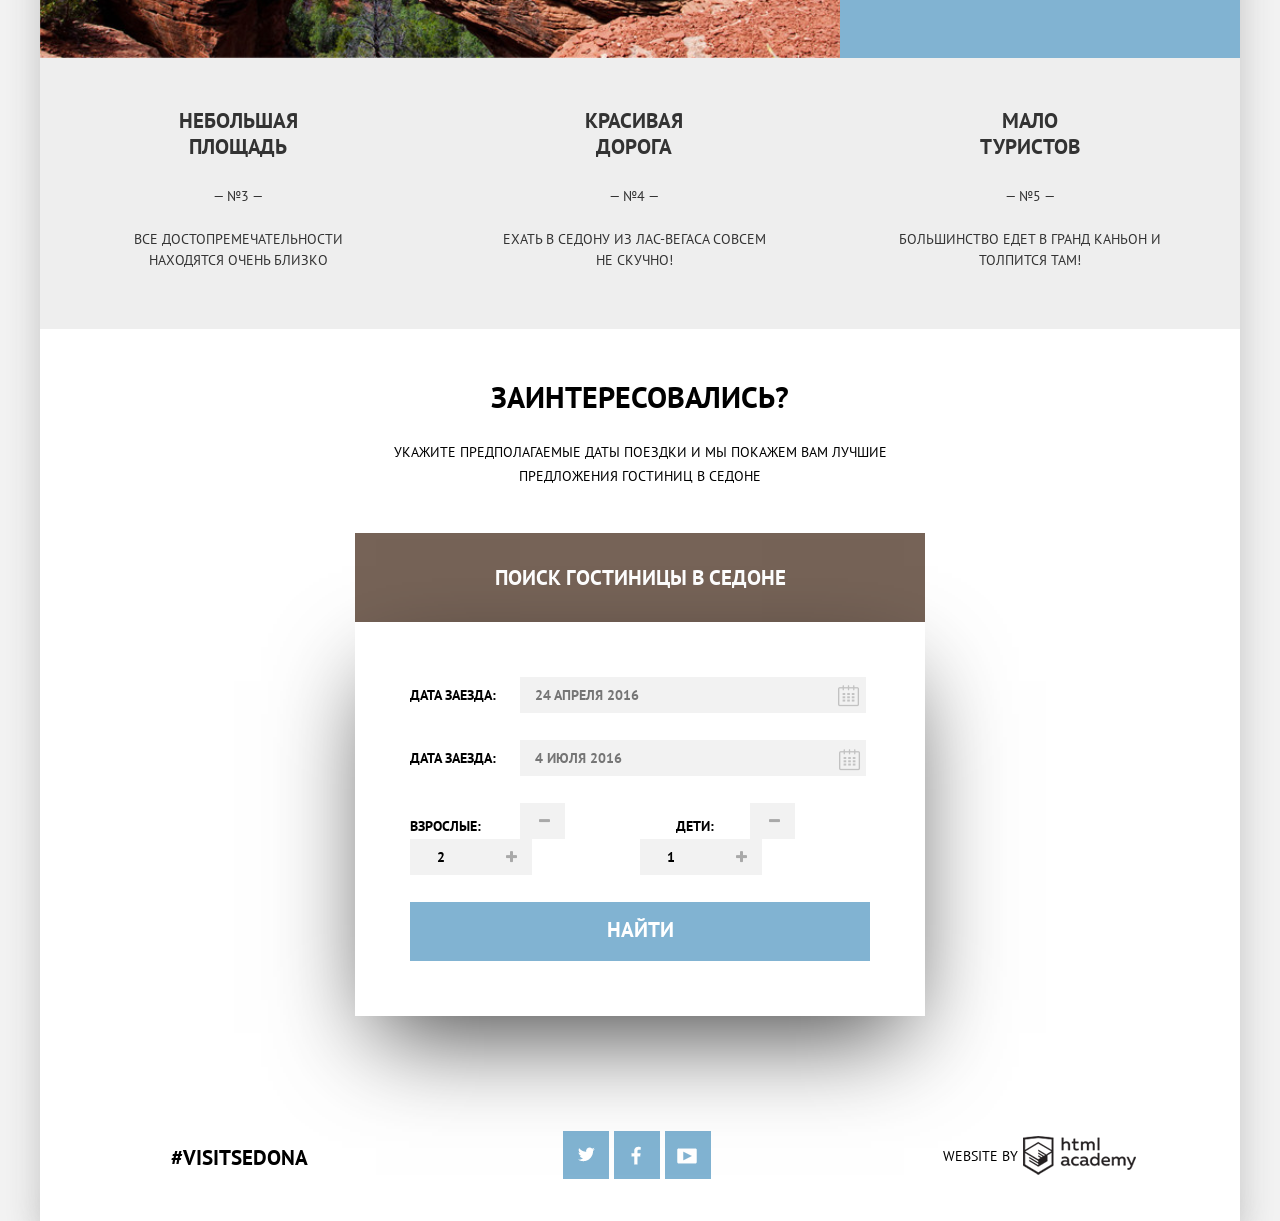
==== commit 0119d2ee: "правки" ====
--- a/index.html
+++ b/index.html
@@ -83,25 +83,28 @@
             <div class="booking-form-dates">
               <div class="booking-form-row">
                 <label class="booking-form-label" for="booking-arrive-date">Дата заезда:</label>
-                <input type="date" id="booking-arrive-date" required>
+                <input id="booking-arrive-date" type="text" name="booking-arrive-date" placeholder="24 апреля 2016">
+                <i class="icon-calendar date-in"></i>
               </div>
-              <div class="booking-form-row ">
-                <label class="booking-form-label" for="booking-departure-date">Дата выезда:</label>
-                <input type="date" id="booking-departure-date" required>
+              <div class="booking-form-row">
+                <label class="booking-form-label" for="booking-departure-date">Дата заезда:</label>
+                <input id="booking-arrive-date" type="text" name="booking-departure-date" placeholder="4 июля 2016">
+                <i class="icon-calendar date-out"></i>
               </div>
             </div>
+
             <div class="booking-form-row">
               <div class="booking-form-col booking-col-adult">
-                <label class="booking-form-label" for="booking-audit-adult">Взрослых:</label>
+                <label class="booking-form-label" for="booking-audit-adult">Взрослые:</label>
+                <button class="icon-minus" type="button"></button>
                 <input type="text" id="booking-audit-adult" value="2" required>
-                <a class="booking-controls-minus" href="#"></a>
-                <a class="booking-controls-plus" href="#"></a>
+                <button class="icon-plus" type="button"></button>
               </div>
-              <div class="booking-form-col booking-col-junior ">
-                <label class="booking-form-label" for="booking-audit-junior">Детей:</label>
+              <div class="booking-form-col booking-col-junior">
+                <label class="booking-form-label" for="booking-audit-junior">Дети:</label>
+                <button class="icon-minus" type="button"></button>
                 <input type="text" id="booking-audit-junior" value="1" required>
-                <a class="booking-controls-minus" href="#"></a>
-                <a class="booking-controls-plus" href="#"></a>
+                <button class="icon-plus" type="button"></button>
               </div>
             </div>
             <button class="booking-form-btn" type="submit">Найти</button>
@@ -111,7 +114,6 @@
 
       <div class="map">
         <iframe src="https://www.google.com/maps/embed?pb=!1m18!1m12!1m3!1d52385.17731020665!2d-111.79513845000001!3d34.854378399999995!2m3!1f0!2f0!3f0!3m2!1i1024!2i768!4f13.1!3m3!1m2!1s0x872da132f942b00d%3A0x5548c523fa6c8efd!2z0KHQtdC00L7QvdCwLCDQkNGA0LjQt9C-0L3QsCwg0KHQqNCQ!5e0!3m2!1sru!2s!4v1442949098654" width="100%" height="480" frameborder="0" style="border:0" allowfullscreen></iframe>
-
       </div>
     </main>
     <footer>
--- a/css/style.css
+++ b/css/style.css
@@ -8,6 +8,46 @@
   margin: 0;
 
 }
+@font-face {
+  font-weight: normal;
+  font-style: normal;
+
+  font-family: "symbols-sedona";
+  src: url("../fonts/symbols-sedona.woff") format("woff"),
+       url("../fonts/symbols-sedona.woff2") format("woff2");
+}
+
+[class^="icon-"]::before,
+[class*=" icon-"]::before {
+  display: inline-block;
+  width: 1em;
+  margin-right: 0.2em;
+  margin-left: 0.2em;
+
+  font-weight: normal;
+  line-height: 1em;
+  font-family: "symbols-sedona";
+  text-align: center;
+  text-transform: none;
+  text-decoration: inherit;
+  font-style: normal;
+  font-variant: normal;
+
+  speak: none;
+}
+
+.icon-facebook::before { content: "\66"; } /* "f" */
+.icon-twitter::before { content: "\74"; } /* "t" */
+.icon-up-dir::before { content: "\25b2"; } /* "▲" */
+.icon-down-dir::before { content: "\25bc"; } /* "▼" */
+.icon-star::before { content: "\2605"; } /* "★" */
+.icon-check-off::before { content: "\2610"; } /* "☐" */
+.icon-check-on::before { content: "\2611"; } /* "☑" */
+.icon-calendar::before { content: "\e800"; } /* "" */
+.icon-plus::before { content: "\e801"; } /* "" */
+.icon-minus::before { content: "\e802"; } /* "" */
+.icon-youtube::before { content: "\f39e"; } /* "" */
+
 .clearfix:before,
 .clearfix:after {
  content: "";
@@ -297,6 +337,7 @@
   margin-left: auto;
 }
 
+
 .booking-btn {
   display: block;
   width: 100%;
@@ -331,6 +372,7 @@
   font-size: 0;
 }
 
+
 .booking-form-row {
   margin-bottom: 27px;
   font-size: 0;
@@ -389,83 +431,79 @@
   line-height: 26px;
 }
 
-.booking-form-dates {
-  margin-bottom: 32px;
-}
-
-.booking-form-dates input:after {
+.booking-form-col input {
+  text-transform: uppercase;
+  width: 32px;
+    color: #000000;
+    font-size: 14px;
+    font-weight: 700;
+    line-height: 26px;
+    vertical-align: top;
+    text-align: center;
+    border-style: none;
+    background-color: #f2f2f2;
+
+}
+.icon-calendar {
   position: absolute;
   width: 21px;
-  height: 23px;
-  content: "";
-  background: -92px -10px no-repeat url(../img/sprites.png);
-}
-
-.booking-form-dates input:hover:after {
-  background: -10px -10px no-repeat url(../img/sprites.png);
-}
-
-.booking-form-dates input:focus:after {
-  background: -51px -10px no-repeat url(../img/sprites.png);
-}
-
-.booking-form-dates + .booking-form-row {
-  margin-bottom: 55px;
-}
-
-.booking-form-col input {
+  height: 22px;
+  font-size: 21px;
+  color: #c2c2c2;
+  font-style: normal;
+}
+
+.date-in {
+  top: 63px;
+  right: 70px;
+}
+
+.date-out {
+  top: 127px;
+  right: 69px;
+}
+
+.icon-calendar:hover,
+.icon-minus:hover,
+.icon-plus:hover {
+  color: #000000;
+}
+
+.icon-calendar:active,
+.icon-minus:active,
+.icon-plus:active {
+  color: #81b3d2;
+}
+.icon-minus,
+.icon-plus {
   width: 32px;
-  padding-right: 41px;
-  padding-left: 41px;
-  text-align: center;
-}
-
-.booking-controls-plus,
-.booking-controls-minus {
+  padding: 5px 30px 5px 15px;
+  text-align: center;
+  border: 0;
+  outline: 0;
+  background-color: #f2f2f2;
+}
+.icon-plus,
+.icon-minus {
+  font-size: 14px;
+  color: #a9a9a9;
+  line-height: 26px;
+}
+.booking-col-adult .icon-minus {
+
+}
+.booking-col-junior .icon-minus {
+
+}
+.booking-col-junior{
+
+}
+
+.icon-minus,
+.icon-plus {
   position: relative;
   cursor: pointer;
 }
-
-.booking-controls-minus:before {
-  position: absolute;
-  top: -1.5px;
-  left: -100px;
-  width: 11px;
-  height: 11px;
-  content: "";
-  background: -284px -69px no-repeat url(../img/sprites.png);
-}
-
-.booking-controls-minus:hover:before,
-input:hover ~ .booking-controls-subtract:before {
-  background: -252px -69px no-repeat url(../img/sprites.png);
-}
-
-.booking-controls-minus:active:before,
-input:focus ~ .booking-controls-minus:before {
-  background: -189px -69px no-repeat url(../img/sprites.png);
-}
-
-.booking-controls-plus:after {
-  position: absolute;
-  top: -5px;
-  right: 10px;
-  width: 11px;
-  height: 11px;
-  content: "";
-  background: -189px -100px no-repeat url(../img/sprites.png);
-}
-
-.booking-controls-plus:hover:after,
-input:hover ~ .booking-controls-plus:after {
-  background: -316px -69px no-repeat url(../img/sprites.png);
-}
-
-.booking-controls-plus:active:after,
-input:focus ~ .booking-controls-plus:after {
-  background: -347px -69px no-repeat url(../img/sprites.png);
-}
-
 .booking-form-btn {
   width: 100%;
   padding-top: 15px;
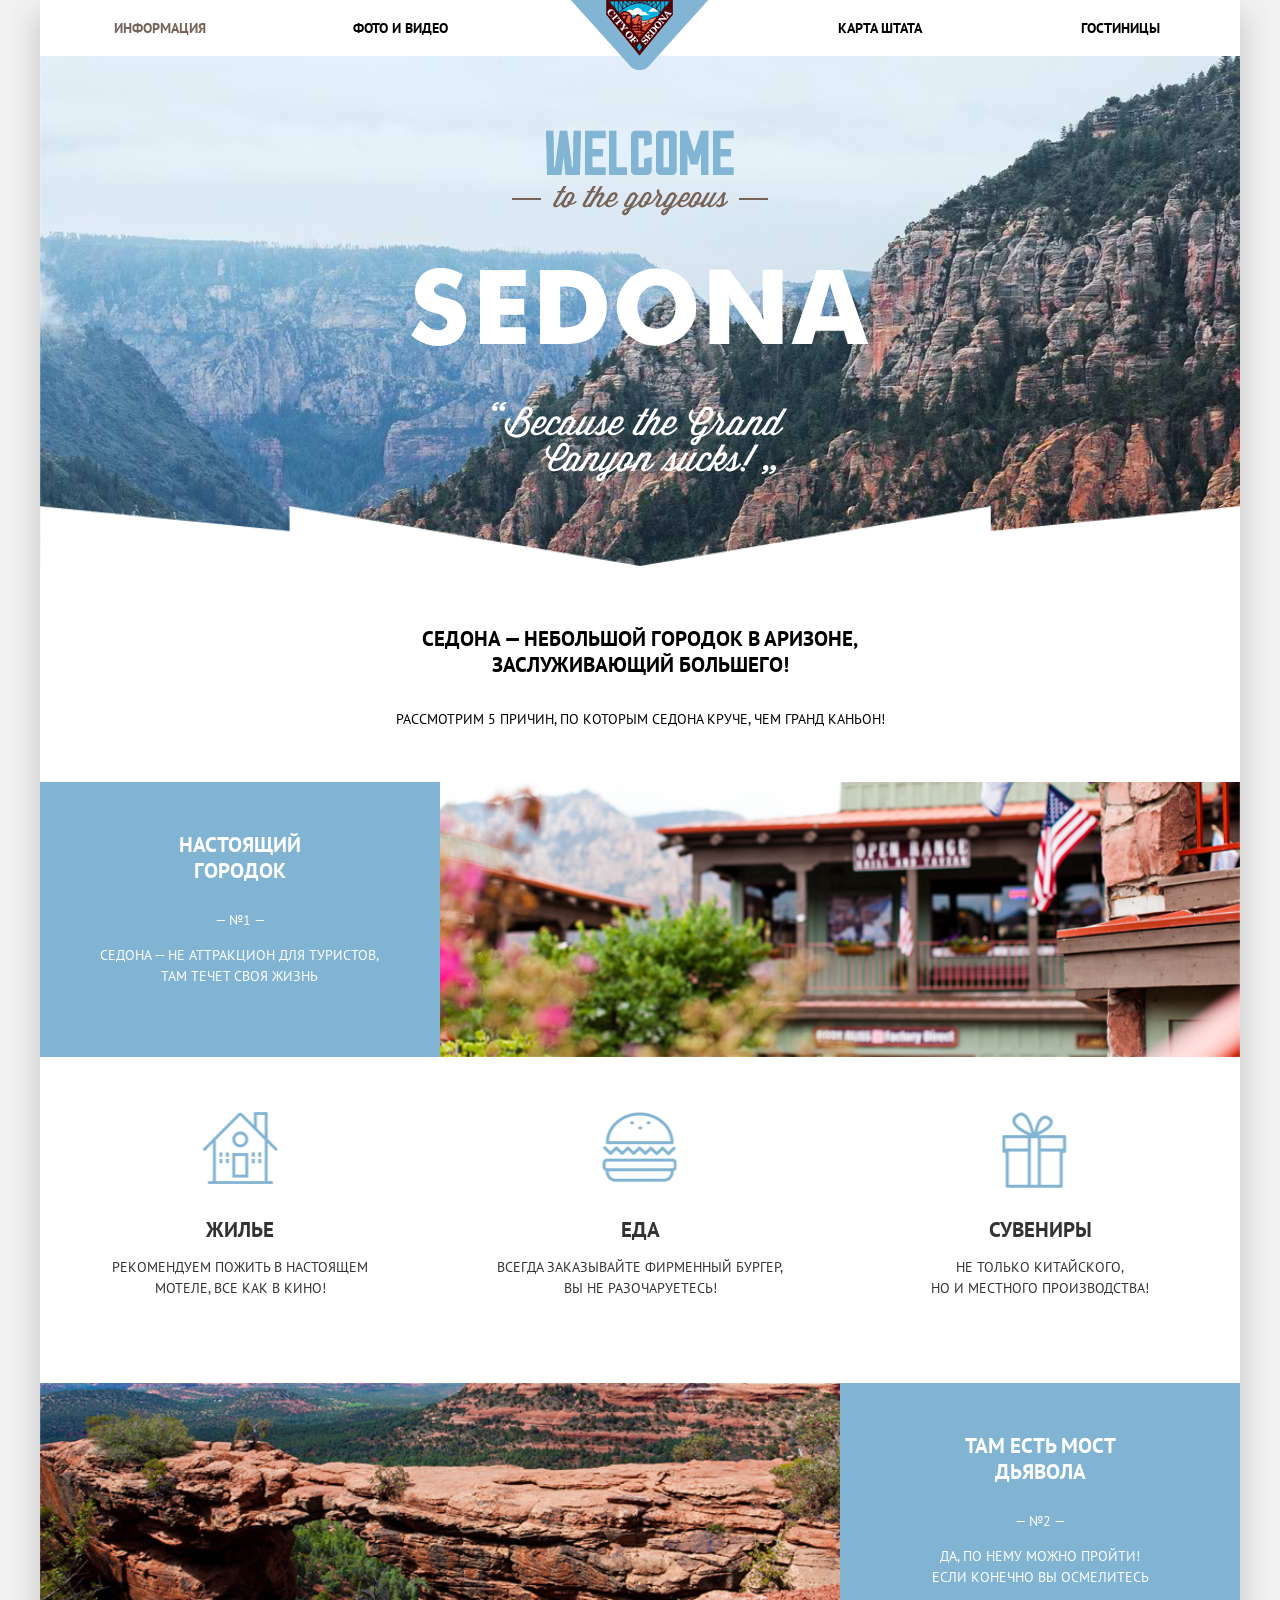
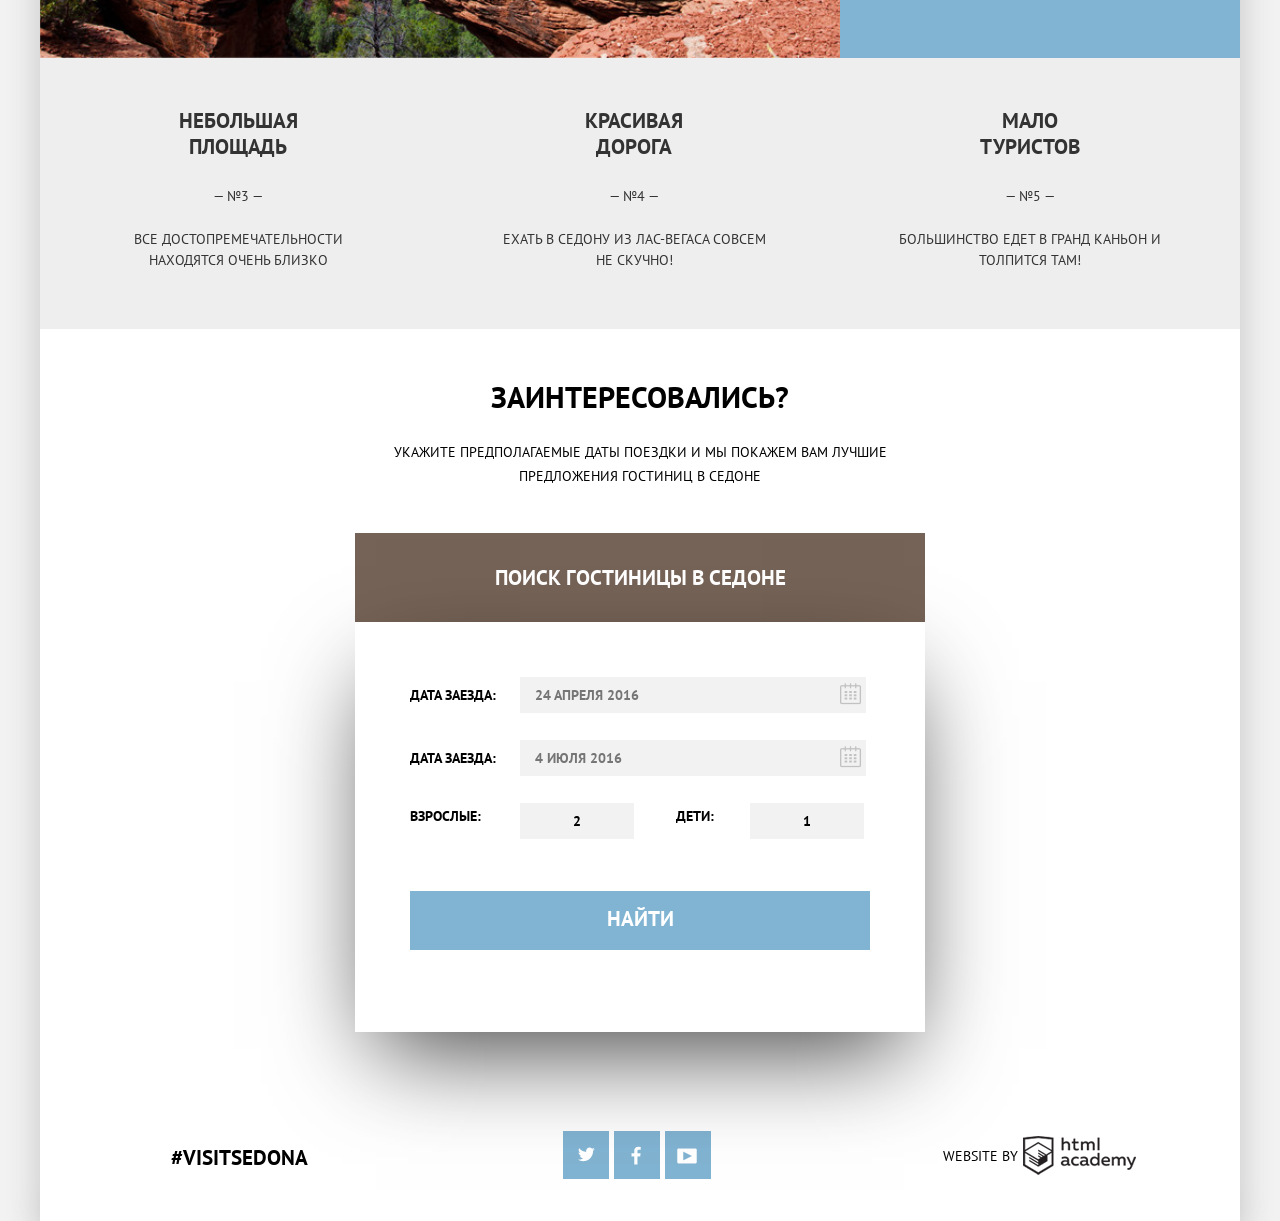
==== commit 0bfbfad0: "правки" ====
--- a/index.html
+++ b/index.html
@@ -4,8 +4,8 @@
   <meta charset="UTF-8">
   <title>Седона</title>
   <link href='http://fonts.googleapis.com/css?family=PT+Sans:400,700&amp;subset=latin,cyrillic-ext' rel='stylesheet' type='text/css'>
+  <link href="css/normalize.css" rel="stylesheet">
   <link href="css/style.css" rel="stylesheet">
-  <link href="css/normalize.css" rel="stylesheet">
 </head>
 <body>
   <div class="container">
@@ -49,11 +49,11 @@
           <p>Не только китайского,<br> но и местного производства!</p>
         </div>
       </div>
-      <div class="advantage-main2 clearfix">
-        <div class="advantage-text-wrapper2">
+      <div class="advantage-main-2 clearfix">
+        <div class="advantage-text-wrapper-2">
           <h2 class="advantage-heading">Там есть мост дьявола</h2>
           <p class="advantage-number">№2</p>
-          <p class="advantage-main-text2">Да, по нему можно пройти! Если конечно вы осмелитесь</p>
+          <p class="advantage-main-text-2">Да, по нему можно пройти! Если конечно вы осмелитесь</p>
         </div>
       </div>
       <div class="additional-advantages-grey">
@@ -96,22 +96,25 @@
             <div class="booking-form-row">
               <div class="booking-form-col booking-col-adult">
                 <label class="booking-form-label" for="booking-audit-adult">Взрослые:</label>
-                <button class="icon-minus" type="button"></button>
-                <input type="text" id="booking-audit-adult" value="2" required>
-                <button class="icon-plus" type="button"></button>
+                <div class="booking-input-wrapper">
+                  <input type="text" id="booking-audit-adult" value="2" required>
+                  <button class="icon-minus" type="button"></button>
+                  <button class="icon-plus" type="button"></button>
+                </div>
               </div>
               <div class="booking-form-col booking-col-junior">
                 <label class="booking-form-label" for="booking-audit-junior">Дети:</label>
-                <button class="icon-minus" type="button"></button>
-                <input type="text" id="booking-audit-junior" value="1" required>
-                <button class="icon-plus" type="button"></button>
+                <div class="booking-input-wrapper">
+                  <input type="text" id="booking-audit-junior" value="1" required>
+                  <button class="icon-minus" type="button"></button>
+                  <button class="icon-plus" type="button"></button>
+                </div>
               </div>
-            </div>
-            <button class="booking-form-btn" type="submit">Найти</button>
-          </form>
+              <button class="booking-form-btn" type="submit">Найти</button>
+            </form>
+          </div>
         </div>
       </div>
-
       <div class="map">
         <iframe src="https://www.google.com/maps/embed?pb=!1m18!1m12!1m3!1d52385.17731020665!2d-111.79513845000001!3d34.854378399999995!2m3!1f0!2f0!3f0!3m2!1i1024!2i768!4f13.1!3m3!1m2!1s0x872da132f942b00d%3A0x5548c523fa6c8efd!2z0KHQtdC00L7QvdCwLCDQkNGA0LjQt9C-0L3QsCwg0KHQqNCQ!5e0!3m2!1sru!2s!4v1442949098654" width="100%" height="480" frameborder="0" style="border:0" allowfullscreen></iframe>
       </div>
--- a/css/style.css
+++ b/css/style.css
@@ -182,13 +182,13 @@
   height: 100%;
 }
 
-.advantage-main2 {
+.advantage-main-2 {
   background-size: contain;
   background-image: url('../img/advantage-img-2.jpg');
   background-position: 0% 100%;
   background-color: #81b3d2;
 }
-.advantage-text-wrapper2 {
+.advantage-text-wrapper-2 {
   width: 33.3333333%;
   padding: 50px;
   float:right;
@@ -216,7 +216,7 @@
   margin: 0 auto 20px;
 }
 
-.advantage-main-text2 {
+.advantage-main-text-2 {
   padding: 0px 11%;
   font-size: 14px;
   font-weight: 400;
@@ -376,6 +376,7 @@
 .booking-form-row {
   margin-bottom: 27px;
   font-size: 0;
+  position:relative;
 }
 
 .booking-form-row label {
@@ -453,15 +454,11 @@
   font-style: normal;
 }
 
-.date-in {
-  top: 63px;
-  right: 70px;
-}
-
-.date-out {
-  top: 127px;
-  right: 69px;
-}
+.date-in, .date-out {
+  margin-left: -30px;
+  margin-top: 6px
+}
+
 
 .icon-calendar:hover,
 .icon-minus:hover,
@@ -474,36 +471,42 @@
 .icon-plus:active {
   color: #81b3d2;
 }
+
+.booking-input-wrapper {
+  position: relative;
+  display: inline-block;
+  vertical-align: top;
+  width: 114px;
+  height: 38px;
+}
+
+.booking-input-wrapper input[type="text"] {
+  box-sizing: border-box;
+  width: 100%;
+  padding-left: 38px;
+  padding-right: 38px;
+}
 .icon-minus,
 .icon-plus {
-  width: 32px;
-  padding: 5px 30px 5px 15px;
+  width: 38px;
   text-align: center;
   border: 0;
   outline: 0;
   background-color: #f2f2f2;
-}
-.icon-plus,
+  color: #a9a9a9;
+  line-height: 26px;
+  position: absolute;
+  top:0;
+  cursor: pointer;
+}
 .icon-minus {
-  font-size: 14px;
-  color: #a9a9a9;
-  line-height: 26px;
-}
-.booking-col-adult .icon-minus {
-
-}
-.booking-col-junior .icon-minus {
-
-}
-.booking-col-junior{
-
-}
-
-.icon-minus,
+  left: 0;
+}
+
 .icon-plus {
-  position: relative;
-  cursor: pointer;
-}
+  right: 0;
+}
+
 .booking-form-btn {
   width: 100%;
   padding-top: 15px;
@@ -516,6 +519,7 @@
   font-size: 21px;
   font-weight: 700;
   line-height: 26px;
+  margin-top:50px;
 }
 
 .booking-form-btn:focus {
@@ -642,7 +646,7 @@
   background-color: transparent;
 }
 
-.filter-price-boundaries input:nth-child(2n+1) {
+.filter-price-boundaries input:nth-child(2) {
   border-right: 2px solid #ffffff;
 }
 
@@ -741,7 +745,7 @@
 .options {
   padding-top: 30px;
   padding-bottom: 30px;
-  border: 1px solid #e5e5e5;
+  border-bottom: 1px solid #e5e5e5;
   text-decoration: none;
   color: #000000;
   font-size: 21px;
@@ -827,7 +831,7 @@
   display: inline-block;
   width: 11px;
   height: 11px;
-  vertical-align: top;
+  vertical-align: bottom;
 }
 
 .options-down-arrow {
@@ -885,11 +889,12 @@
 /*START RESULT*/
 
 .result-infoblock-title {
+  display: inline-block;
   text-decoration: none;
   color: #000000;
   font-size: 21px;
   font-weight: 700;
-  line-height: 15px;
+  line-height: 21px;
 }
 
 .result-infoblock-title:hover {
@@ -906,6 +911,8 @@
   font-size: 14px;
   font-weight: 400;
   line-height: 21px;
+  margin-bottom: 11px;
+  margin-top:0;
 }
 
 .result-booking-btn,
@@ -956,7 +963,7 @@
 }
 
 .result-housing-infoblock {
-  max-width: 500px;
+  max-width: 725px;
 }
 
 .result-about-housing {
@@ -964,14 +971,10 @@
   width: 110px;
 }
 
-.result-about-price,
-.result-housing-type {
-  margin-bottom: 11px;
-}
-
 .result-about-booking {
-  float: right;
+  float: left;
   width: 142px;
+  margin-left: 6px;
 }
 
 .result-housing-ratings {
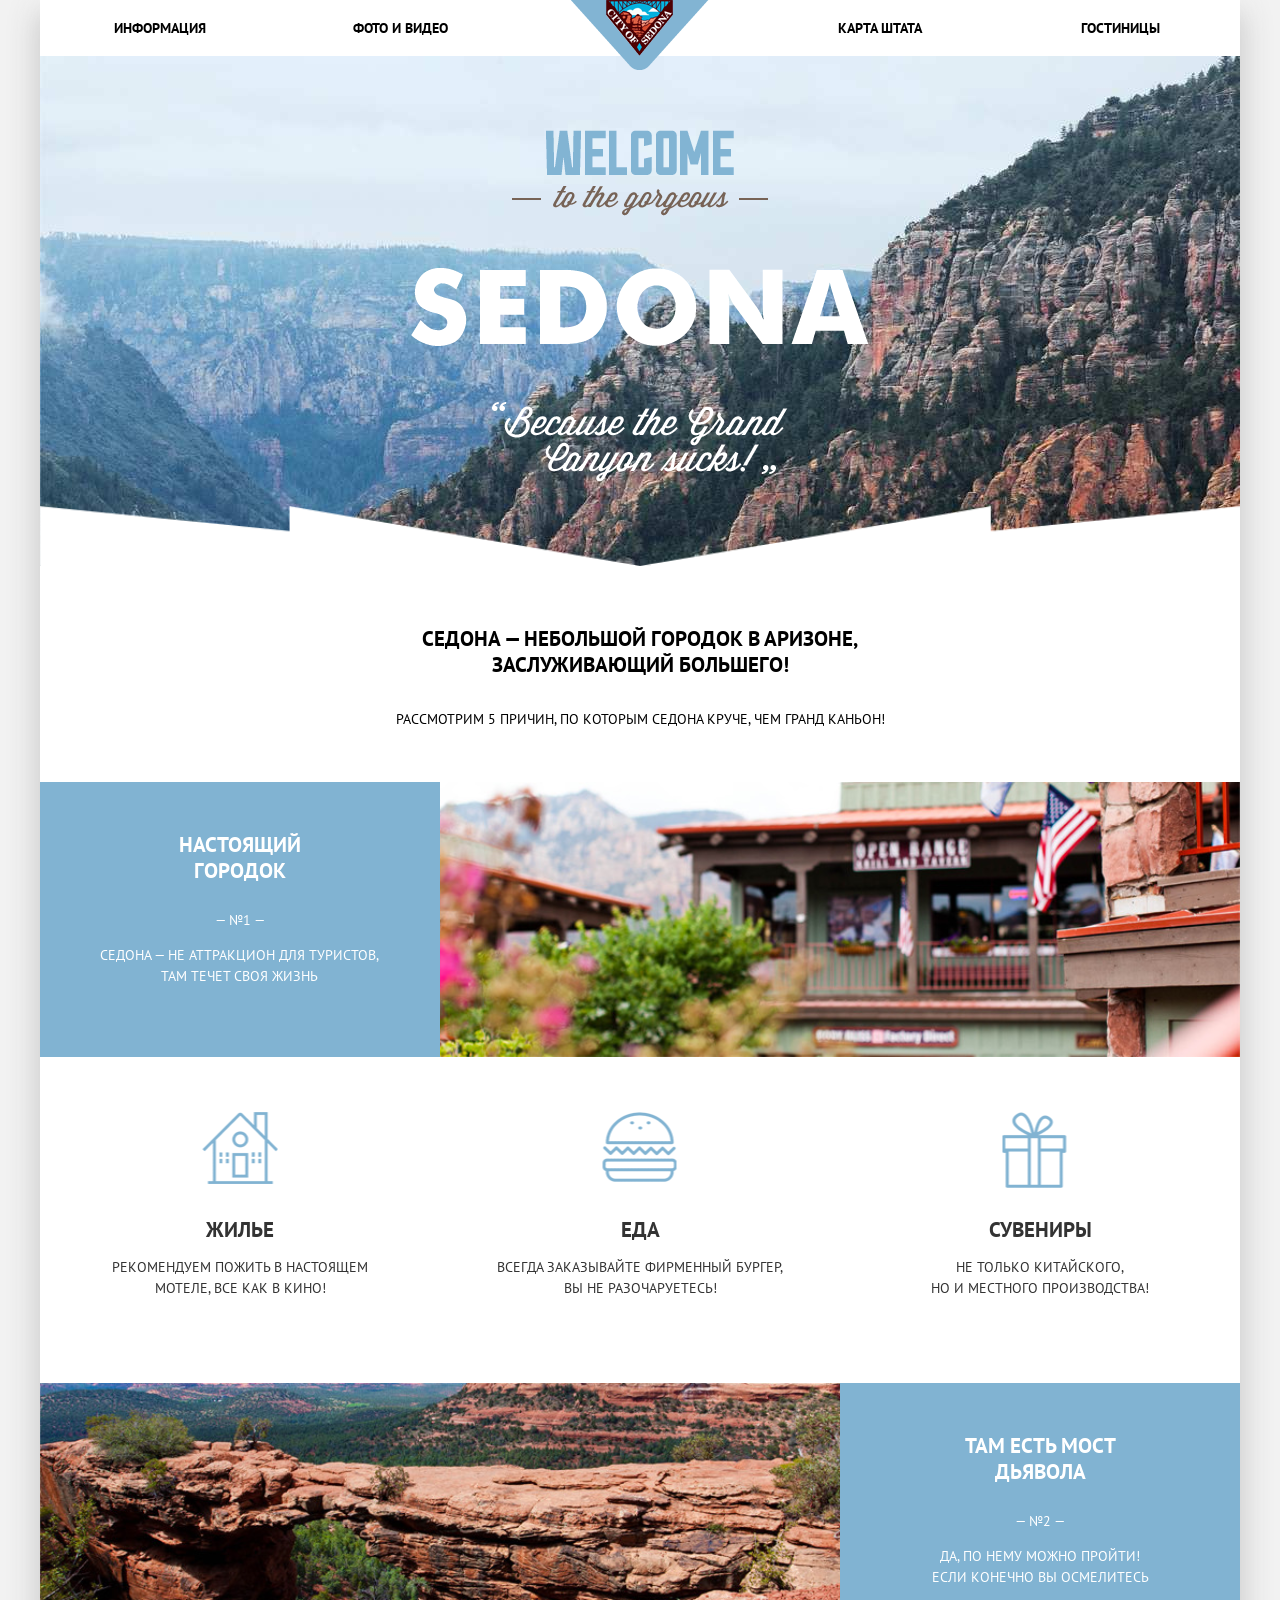
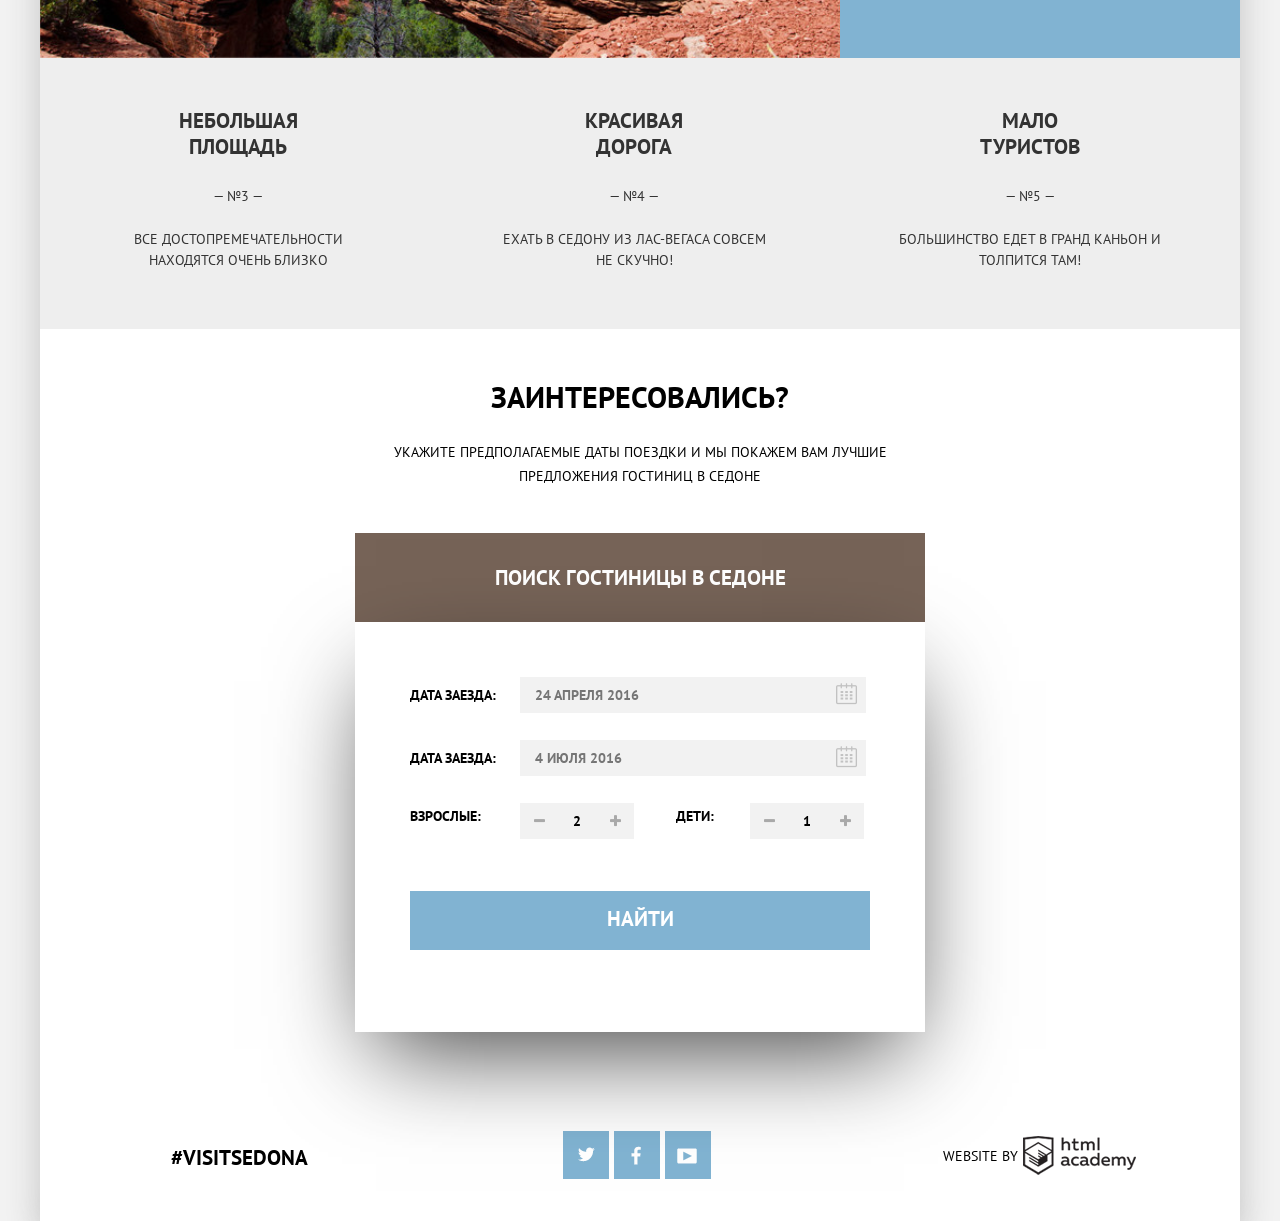
==== commit a09bd648: "правки-допуск" ====
--- a/index.html
+++ b/index.html
@@ -11,7 +11,7 @@
   <div class="container">
     <header>
       <nav class="menu">
-        <a class="menu-active" href="#">Информация</a>
+        <a href="#">Информация</a>
         <a href="#">Фото и видео</a>
         <a href="index.html" class="menu-logo">
           <img src="img/logo.png" alt="">
@@ -83,16 +83,15 @@
             <div class="booking-form-dates">
               <div class="booking-form-row">
                 <label class="booking-form-label" for="booking-arrive-date">Дата заезда:</label>
-                <input id="booking-arrive-date" type="text" name="booking-arrive-date" placeholder="24 апреля 2016">
+                <input id="booking-arrive-date" type="text" name="booking-arrive" placeholder="24 апреля 2016">
                 <i class="icon-calendar date-in"></i>
               </div>
               <div class="booking-form-row">
                 <label class="booking-form-label" for="booking-departure-date">Дата заезда:</label>
-                <input id="booking-arrive-date" type="text" name="booking-departure-date" placeholder="4 июля 2016">
+                <input id="booking-departure-date" type="text" name="booking-departure-date" placeholder="4 июля 2016">
                 <i class="icon-calendar date-out"></i>
               </div>
             </div>
-
             <div class="booking-form-row">
               <div class="booking-form-col booking-col-adult">
                 <label class="booking-form-label" for="booking-audit-adult">Взрослые:</label>
@@ -111,12 +110,12 @@
                 </div>
               </div>
               <button class="booking-form-btn" type="submit">Найти</button>
-            </form>
-          </div>
+            </div>
+          </form>
         </div>
       </div>
       <div class="map">
-        <iframe src="https://www.google.com/maps/embed?pb=!1m18!1m12!1m3!1d52385.17731020665!2d-111.79513845000001!3d34.854378399999995!2m3!1f0!2f0!3f0!3m2!1i1024!2i768!4f13.1!3m3!1m2!1s0x872da132f942b00d%3A0x5548c523fa6c8efd!2z0KHQtdC00L7QvdCwLCDQkNGA0LjQt9C-0L3QsCwg0KHQqNCQ!5e0!3m2!1sru!2s!4v1442949098654" width="100%" height="480" frameborder="0" style="border:0" allowfullscreen></iframe>
+        <iframe src="https://www.google.com/maps/embed?pb=!1m18!1m12!1m3!1d52385.17731020665!2d-111.79513845000001!3d34.854378399999995!2m3!1f0!2f0!3f0!3m2!1i1024!2i768!4f13.1!3m3!1m2!1s0x872da132f942b00d%3A0x5548c523fa6c8efd!2z0KHQtdC00L7QvdCwLCDQkNGA0LjQt9C-0L3QsCwg0KHQqNCQ!5e0!3m2!1sru!2s!4v1442949098654" height="588" style="border:none; background:transparent; overflow:hidden; width:100%"></iframe>
       </div>
     </main>
     <footer>
--- a/css/style.css
+++ b/css/style.css
@@ -1,38 +1,30 @@
 body {
-  font-family: 'PT Sans', Arial, sans-serif;
+  font-family: "PT Sans", Arial, sans-serif;
   font-size: 14px;
   line-height: 21px;
   color: #333333;
   text-transform: uppercase;
   background-color: #f2f2f2;
   margin: 0;
-
 }
 @font-face {
   font-weight: normal;
   font-style: normal;
-
   font-family: "symbols-sedona";
   src: url("../fonts/symbols-sedona.woff") format("woff"),
-       url("../fonts/symbols-sedona.woff2") format("woff2");
+  url("../fonts/symbols-sedona.woff2") format("woff2");
 }
 
 [class^="icon-"]::before,
 [class*=" icon-"]::before {
   display: inline-block;
-  width: 1em;
-  margin-right: 0.2em;
-  margin-left: 0.2em;
-
   font-weight: normal;
-  line-height: 1em;
   font-family: "symbols-sedona";
   text-align: center;
   text-transform: none;
   text-decoration: inherit;
   font-style: normal;
   font-variant: normal;
-
   speak: none;
 }
 
@@ -50,16 +42,18 @@
 
 .clearfix:before,
 .clearfix:after {
- content: "";
- display: table;
+  content: "";
+  display: table;
 }
 
 .clearfix:after {
   clear: both;
 }
 
+input, textarea {outline:none;}
+
 .main-poster {
-  background-image: url('../img/main-poster.jpg');
+  background-image: url("../img/main-poster.jpg");
   background-size: cover;
   background-color: #81b3d1;
   height: 510px;
@@ -71,13 +65,13 @@
 }
 
 .main-poster::after {
-  content: '';
+  content: "";
   width: 100%;
   height: 60px;
   position: absolute;
   bottom: 0;
   left: 0;
-  background-image: url('../img/shape.png');
+  background-image: url("../img/shape.png");
   background-size: 100% 100%;
   background-repeat: no-repeat;
 }
@@ -166,7 +160,7 @@
 /*END INTRO*/
 .advantage-main {
   background-size: contain;
-  background-image: url('../img/advantage-img-1.jpg');
+  background-image: url("../img/advantage-img-1.jpg");
   background-position: 100% 0%;
   background-color: #81b3d2;
 }
@@ -184,7 +178,7 @@
 
 .advantage-main-2 {
   background-size: contain;
-  background-image: url('../img/advantage-img-2.jpg');
+  background-image: url("../img/advantage-img-2.jpg");
   background-position: 0% 100%;
   background-color: #81b3d2;
 }
@@ -225,48 +219,48 @@
 }
 
 .additional-advantage {
-	position: relative;
-	width: 33.333333%;
-	float: left;
-	padding: 160px 6% 70px;
-	-webkit-box-sizing: border-box;
-	-moz-box-sizing: border-box;
-	box-sizing: border-box;
-	text-align: center;
+  position: relative;
+  width: 33.333333%;
+  float: left;
+  padding: 160px 6% 70px;
+  -webkit-box-sizing: border-box;
+  -moz-box-sizing: border-box;
+  box-sizing: border-box;
+  text-align: center;
 }
 
 .additional-advantage:nth-child(2) {
-	padding: 160px 4% 70px;
+  padding: 160px 4% 70px;
 }
 
 .additional-advantage .advantage-heading::before {
-	position: absolute;
-	top: 55px;
-	left: 50%;
-	z-index: 3;
-	-webkit-transform: translate(-50%, 0);
-	-ms-transform: translate(-50%, 0);
-	transform: translate(-50%, 0);
-	content: "";
-	display: block;
-	height: 76px;
-	width: 75px;
-	margin: 0 auto;
+  position: absolute;
+  top: 55px;
+  left: 50%;
+  z-index: 3;
+  -webkit-transform: translate(-50%, 0);
+  -ms-transform: translate(-50%, 0);
+  transform: translate(-50%, 0);
+  content: "";
+  display: block;
+  height: 76px;
+  width: 75px;
+  margin: 0 auto;
 }
 
 .additional-advantage:nth-child(1) .advantage-heading::before {
-	background: url("../img/sprites2.png") no-repeat;
-	background-position: -104px -10px;
+  background: url("../img/sprites2.png") no-repeat;
+  background-position: -104px -10px;
 }
 
 .additional-advantage:nth-child(2) .advantage-heading::before {
-	background: url("../img/sprites2.png") no-repeat;
-	background-position: -10px -10px;
+  background: url("../img/sprites2.png") no-repeat;
+  background-position: -10px -10px;
 }
 
 .additional-advantage:nth-child(3) .advantage-heading::before {
-	background: url("../img/sprites2.png") no-repeat;
-	background-position: -199px -10px;
+  background: url("../img/sprites2.png") no-repeat;
+  background-position: -199px -10px;
 }
 
 .additional-advantages-grey {
@@ -293,11 +287,11 @@
 }
 
 .advantage-number::after {
-  content: ' —';
+  content: " —";
 }
 
 .advantage-number::before {
-  content: '— ';
+  content: "— ";
 }
 
 .advantages-text{
@@ -336,7 +330,6 @@
   margin-right: auto;
   margin-left: auto;
 }
-
 
 .booking-btn {
   display: block;
@@ -352,6 +345,7 @@
   font-weight: 700;
   line-height: 26px;
 }
+
 .booking-btn:active {
   color: #9f928a;
   color: rgba(255, 255, 255, .3);
@@ -372,7 +366,6 @@
   font-size: 0;
 }
 
-
 .booking-form-row {
   margin-bottom: 27px;
   font-size: 0;
@@ -423,6 +416,7 @@
 .booking-form-col:first-child label {
   text-align: left;
 }
+
 .booking-form-label,
 .booking-form-label + input {
   text-transform: uppercase;
@@ -435,15 +429,14 @@
 .booking-form-col input {
   text-transform: uppercase;
   width: 32px;
-    color: #000000;
-    font-size: 14px;
-    font-weight: 700;
-    line-height: 26px;
-    vertical-align: top;
-    text-align: center;
-    border-style: none;
-    background-color: #f2f2f2;
-
+  color: #000000;
+  font-size: 14px;
+  font-weight: 700;
+  line-height: 26px;
+  vertical-align: top;
+  text-align: center;
+  border-style: none;
+  background-color: #f2f2f2;
 }
 .icon-calendar {
   position: absolute;
@@ -454,11 +447,11 @@
   font-style: normal;
 }
 
-.date-in, .date-out {
+.date-in,
+.date-out {
   margin-left: -30px;
   margin-top: 6px
 }
-
 
 .icon-calendar:hover,
 .icon-minus:hover,
@@ -470,6 +463,33 @@
 .icon-minus:active,
 .icon-plus:active {
   color: #81b3d2;
+
+}
+
+.icon-plus:before,
+.icon-minus:before {
+  font-size: 14px
+}
+
+.icon-minus,
+.icon-plus {
+  width: 38px;
+  text-align: center;
+  border: 0;
+  outline: 0;
+  background-color: transparent;
+  color: #a9a9a9;
+  position: absolute;
+  top:0;
+  cursor: pointer;
+  margin-top: 6%;
+}
+.icon-minus {
+  left: 0;
+}
+
+.icon-plus {
+  right: 0;
 }
 
 .booking-input-wrapper {
@@ -485,27 +505,14 @@
   width: 100%;
   padding-left: 38px;
   padding-right: 38px;
-}
-.icon-minus,
-.icon-plus {
-  width: 38px;
-  text-align: center;
-  border: 0;
-  outline: 0;
-  background-color: #f2f2f2;
-  color: #a9a9a9;
-  line-height: 26px;
-  position: absolute;
-  top:0;
-  cursor: pointer;
-}
-.icon-minus {
-  left: 0;
-}
-
-.icon-plus {
-  right: 0;
-}
+  background: #F2F2F2;
+  line-height:26px;
+  border:none;
+}
+.booking-input-wrapper input[type="text"]:focus {
+    background-color: #ffffff;
+    box-shadow: inset 0 0 0 2px #ebebeb;
+  }
 
 .booking-form-btn {
   width: 100%;
@@ -544,7 +551,7 @@
 
 .filter {
   padding-top: 29px;
-  background: #647e94 no-repeat url('../img/blur.jpg');
+  background: #647e94 no-repeat url("../img/blur.jpg");
   background-size: 100% auto;
 }
 
@@ -589,7 +596,7 @@
   width: 22px;
   height: 22px;
   content: "";
-  background: -179px -10px no-repeat url(../img/sprites.png);
+  background: -179px -10px no-repeat url("../img/sprites.png");
 }
 
 input:checked + .filter-variant:before {
@@ -598,27 +605,27 @@
   left: -40px;
   width: 26px;
   height: 22px;
-  background: -179px -10px no-repeat url(../img/sprites.png);
+  background: -179px -10px no-repeat url("../img/sprites.png");
 }
 
 input + .filter-variant:hover:before {
-  background: -179px -10px no-repeat url(../img/sprites.png);
+  background: -179px -10px no-repeat url("../img/sprites.png");
 }
 
 input:checked + .filter-variant:hover:before {
-  background: -133px -10px no-repeat url(../img/sprites.png);
+  background: -133px -10px no-repeat url("../img/sprites.png");
 }
 
 input:disabled + .filter-variant:before {
-  background: -10px -52px no-repeat url(../img/sprites.png);
+  background: -10px -52px no-repeat url("../img/sprites.png");
 }
 
 input:checked:disabled + .filter-variant:before {
-  background: -52px -52px no-repeat url(../img/sprites.png);
+  background: -52px -52px no-repeat url("../img/sprites.png");
 }
 
 input:checked + .filter-variant:before {
-  background: -133px -10px no-repeat url(../img/sprites.png);
+  background: -133px -10px no-repeat url("../img/sprites.png");
 }
 
 .filter-price-title {
@@ -662,35 +669,35 @@
 }
 
 .filter-price-scale .scale {
-    height: 2px;
-    background-color: #988683;
+  height: 2px;
+  background-color: #988683;
 }
 
 .filter-price-scale .bar {
-    width: 70%;
-    height: 2px;
-    background-color: #fff;
+  width: 70%;
+  height: 2px;
+  background-color: #fff;
 }
 
 .filter-price-scale .toggle {
-    box-sizing: content-box;
-    position: absolute;
-    top: -9px;
-    left: 0;
-    width: 4px;
-    height: 4px;
-    border: 8px solid #fff;
-    background-color: #ababab;
-    border-radius: 50%;
-    cursor: pointer;
+  box-sizing: content-box;
+  position: absolute;
+  top: -9px;
+  left: 0;
+  width: 4px;
+  height: 4px;
+  border: 8px solid #fff;
+  background-color: #ababab;
+  border-radius: 50%;
+  cursor: pointer;
 }
 
 .filter-price-scale .toggle:hover {
-    background-color: #1c4f80;
+  background-color: #1c4f80;
 }
 
 .filter-price-scale .max-toggle {
-    left: 70%;
+  left: 70%;
 }
 
 .filter-max-toggle {
@@ -820,7 +827,6 @@
 
 .options-right-column {
   float: right;
-
   width: 70px;
   margin-right: 6%;
   text-align: right;
@@ -1025,15 +1031,15 @@
 }
 
 .result-ratings-3star {
-  background: -94px -143px no-repeat url(../img/sprites.png);
+  background: -94px -143px no-repeat url("../img/sprites.png");
 }
 
 .result-ratings-2star {
-  background: -70px -143px no-repeat url(../img/sprites.png);
+  background: -70px -143px no-repeat url("../img/sprites.png");
 }
 
 .result-ratings-4star {
-  background: -119px -143px no-repeat url(../img/sprites.png);
+  background: -119px -143px no-repeat url("../img/sprites.png");
 }
 .result-mark-info {
   width: 110px;
@@ -1132,31 +1138,31 @@
 .tw:before {
   top: 16px;
   left: 15px;
-  background: -300px -100px no-repeat url(../img/sprites.png);
+  background: -300px -100px no-repeat url("../img/sprites.png");
 }
 
 .tw:active:before {
-  background: -337px -100px no-repeat url(../img/sprites.png);
+  background: -337px -100px no-repeat url("../img/sprites.png");
 }
 
 .fb:before {
   top: 15px;
   left: 17px;
-  background: -129px -70px no-repeat url(../img/sprites.png);
+  background: -129px -70px no-repeat url("../img/sprites.png");
 }
 
 .fb:active:before {
-  background: -159px -70px no-repeat url(../img/sprites.png);
+  background: -159px -70px no-repeat url("../img/sprites.png");
 }
 
 .youtube:before {
   top: 17px;
   left: 12px;
-  background: -252px -165px no-repeat url(../img/sprites.png);
+  background: -252px -165px no-repeat url("../img/sprites.png");
 }
 
 .youtube:active:before {
-  background: -292px -165px no-repeat url(../img/sprites.png);
+  background: -292px -165px no-repeat url("../img/sprites.png");
 }
 
 .footer-copyright {
@@ -1178,14 +1184,14 @@
   width: 113px;
   height: 39px;
   margin-left: 5px;
-  background: -10px -109px no-repeat url(../img/sprites.png);
+  background: -10px -109px no-repeat url("../img/sprites.png");
 }
 
 .copyright-htmlacademy:hover {
-  background: -10px -168px no-repeat url(../img/sprites.png);
+  background: -10px -168px no-repeat url("../img/sprites.png");
 }
 
 .copyright-htmlacademy:active {
-  background: -252px -10px no-repeat url(../img/sprites.png);
+  background: -252px -10px no-repeat url("../img/sprites.png");
 }
 /*END FOOTER*/
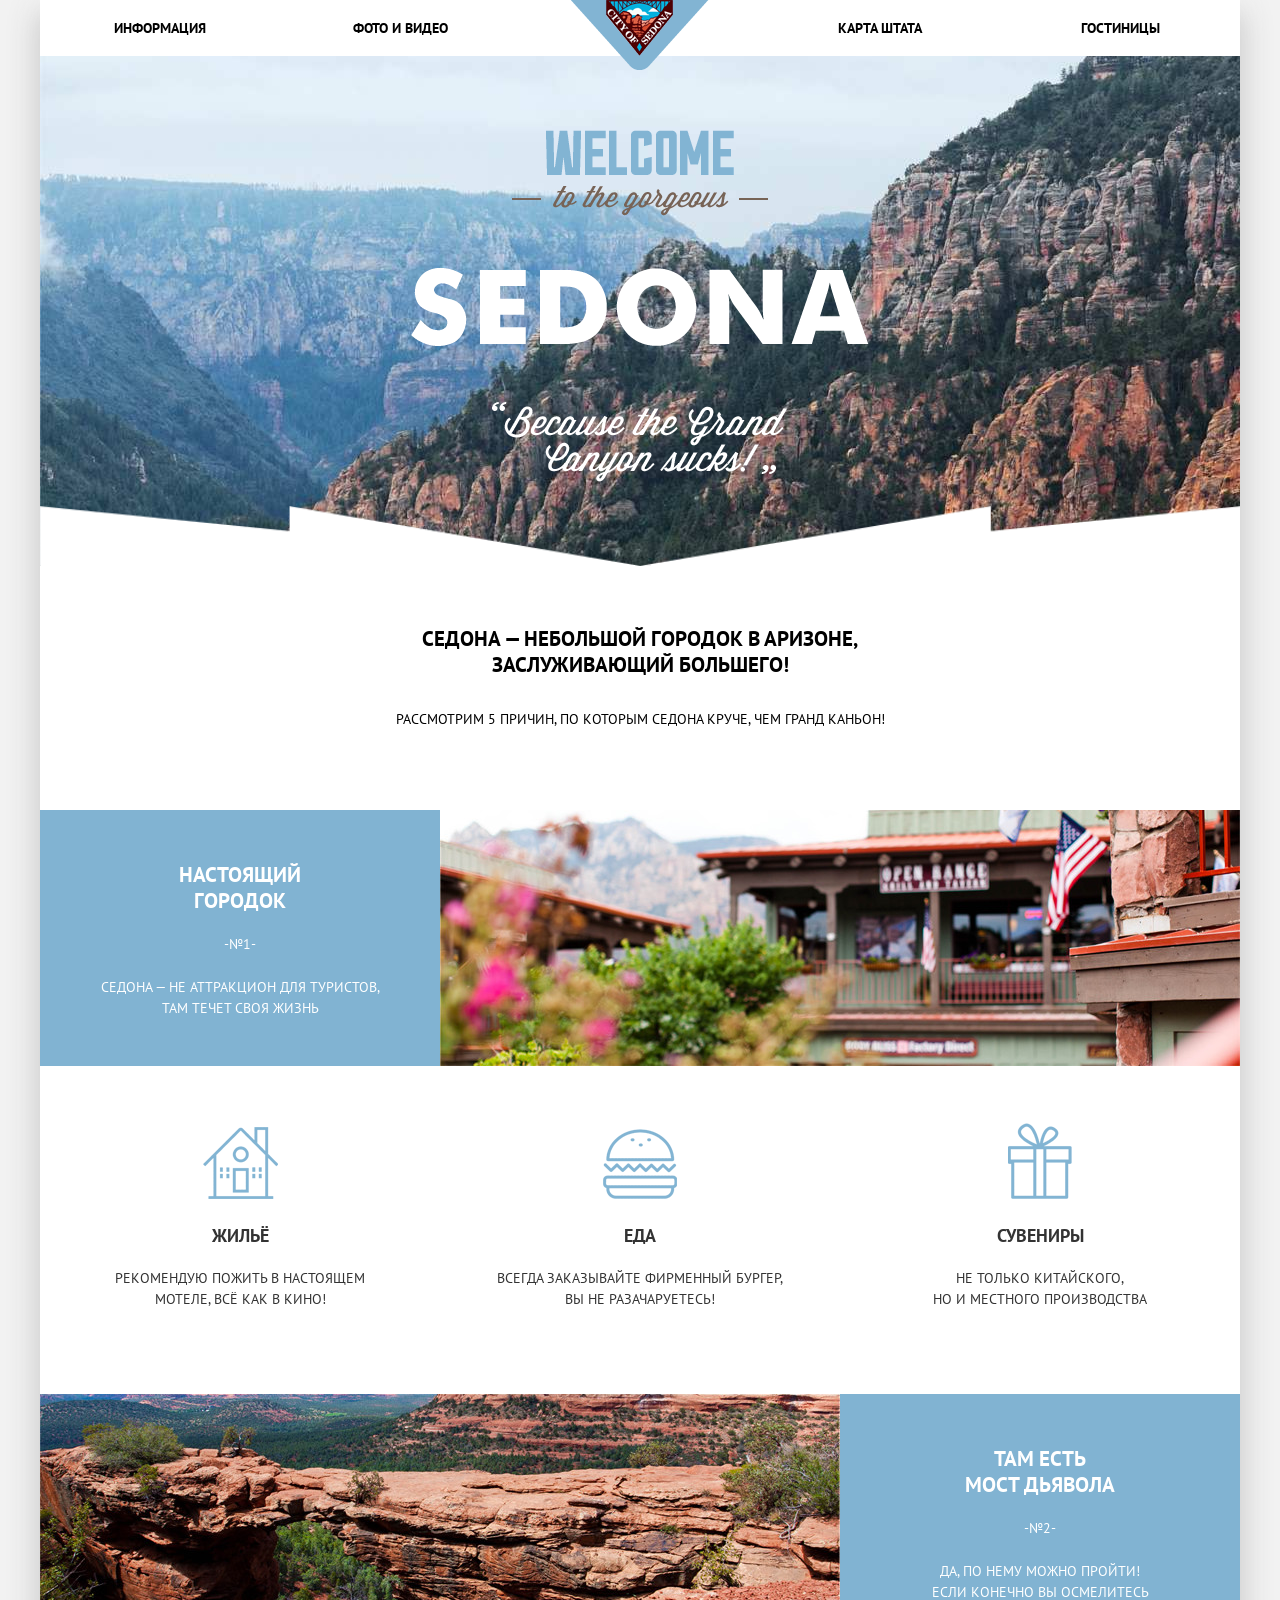
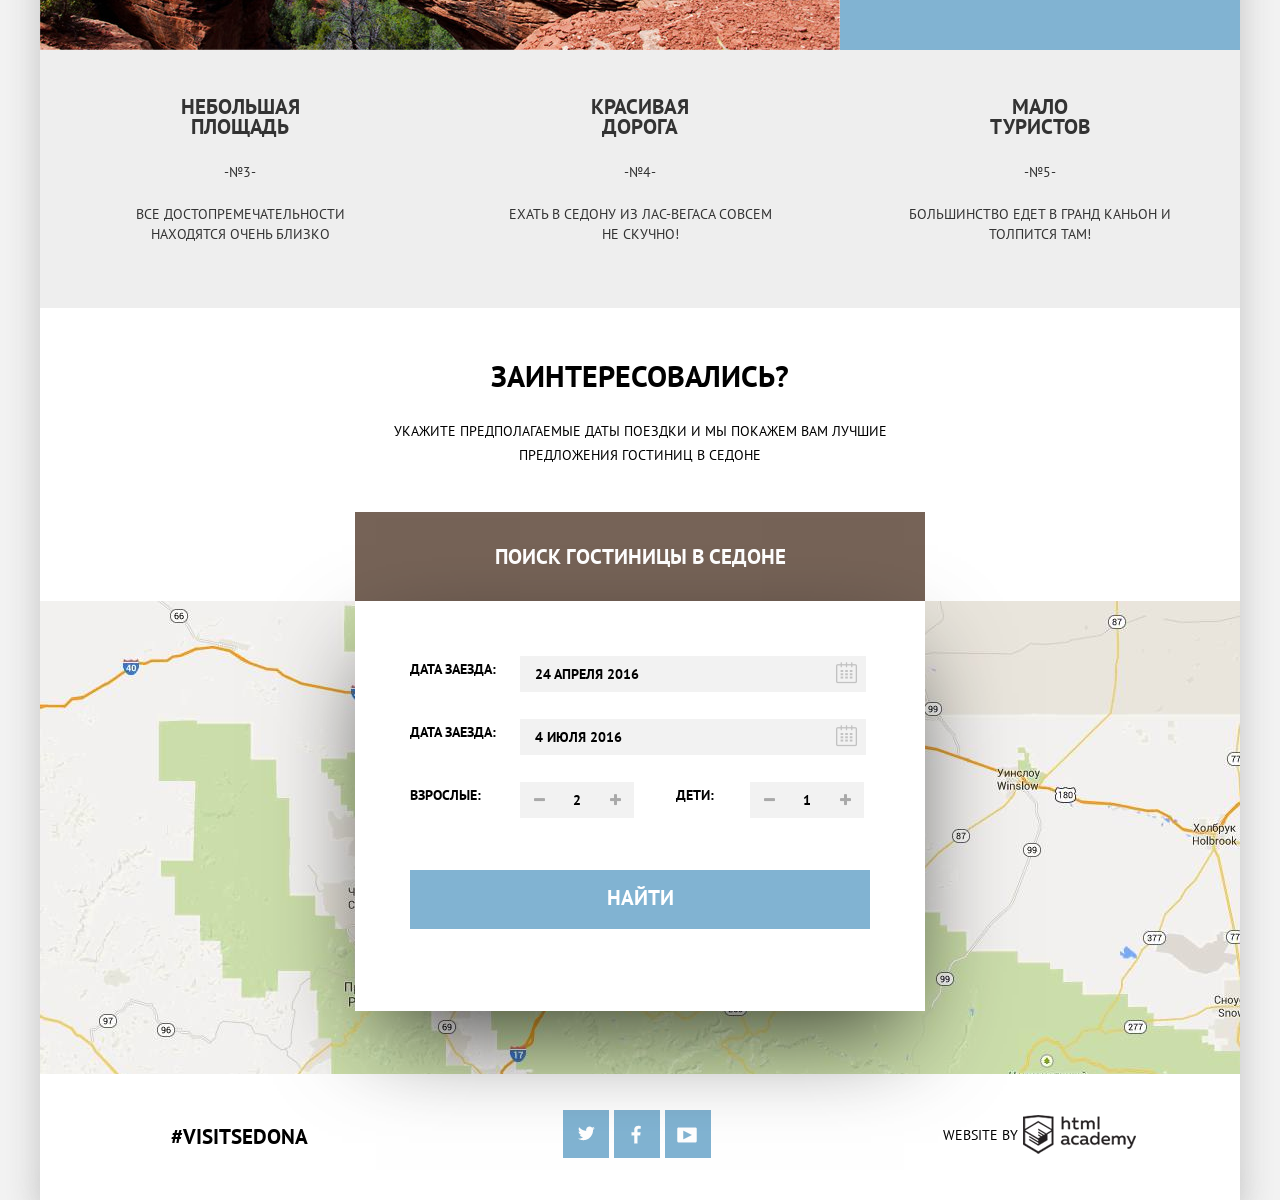
==== commit 6c19a73a: "дополнения" ====
--- a/index.html
+++ b/index.html
@@ -3,7 +3,7 @@
 <head>
   <meta charset="UTF-8">
   <title>Седона</title>
-  <link href='http://fonts.googleapis.com/css?family=PT+Sans:400,700&amp;subset=latin,cyrillic-ext' rel='stylesheet' type='text/css'>
+  <link href="http://fonts.googleapis.com/css?family=PT+Sans:400,700&amp;subset=latin,cyrillic" rel="stylesheet" type="text/css">
   <link href="css/normalize.css" rel="stylesheet">
   <link href="css/style.css" rel="stylesheet">
 </head>
@@ -14,7 +14,7 @@
         <a href="#">Информация</a>
         <a href="#">Фото и видео</a>
         <a href="index.html" class="menu-logo">
-          <img src="img/logo.png" alt="">
+          <img src="img/logo.png"  width="138px" height="70px" alt="City of Sedona">
         </a>
         <a href="#">Карта штата</a>
         <a href="hotels.html">Гостиницы</a>
@@ -22,58 +22,64 @@
     </header>
     <main>
       <div class="main-poster">
-        <img src="img/intro.png" alt="Welcome to the gorgeous Sedona 'Because Grand Canyon Sucks'" width="458" height="352">
+        <img src="img/intro.png" alt="Welcome to the gorgeous Sedona! Because the Grand Canyon sucks!" width="458" height="352">
       </div>
       <div class="intro">
         <h1>Седона &mdash; небольшой городок в Аризоне, заслуживающий большего!</h1>
         <p>Рассмотрим 5 причин, по которым Седона круче, чем гранд каньон!</p>
       </div>
-      <div class="advantage-main">
-        <div class="advantage-text-wrapper">
-          <h2 class="advantage-heading">настоящий городок</h2>
-          <p class="advantage-number">№1</p>
-          <p class="advantage-main-text">Седона — не аттракцион для туристов, там течет своя жизнь</p>
+      <div class="advantage-container">
+        <div class="advantage-feature-view clearfix">
+          <div class="advantage-text-part">
+            <h2>настоящий</br> городок</h2>
+            <p>-№1-</p>
+            <p>Седона — не аттракцион для туристов,</br> там течет своя жизнь</p>
+          </div>
+          <div class="advantage-image-part"><img src="img/advantage-img-1.jpg" width="800" height="256" alt="Седона"></div>
+        </div>
+        <div class="advantage-feature-box clearfix">
+          <div class="advantage-feature">
+            <img src="img/house.png" width="75" height="72" alt="дома">
+            <h2>жильё</h2>
+            <p>рекомендую пожить в настоящем </br>мотеле, всё как в кино!</p>
+          </div>
+          <div class="advantage-feature">
+            <img src="img/food.png" width="74" height="70" alt="питание">
+            <h2>еда</h2>
+            <p>всегда заказывайте фирменный бургер,</br>вы не разачаруетесь!</p>
+          </div>
+          <div class="advantage-feature">
+            <img src="img/souvenir.png" width="64" height="76" alt="сувениры">
+            <h2>сувениры</h2>
+            <p>не только китайского,</br>но и местного производства</p>
+          </div>
+        </div>
+        <div class="advantage-feature-view clearfix">
+          <div class="advantage-image-part"><img src="img/advantage-img-2.jpg" width="800" height="256" alt="Седона"></div>
+          <div class="advantage-text-part">
+            <h2>Там есть</br>мост дьявола</h2>
+            <p>-№2-</p>
+            <p>Да, по нему можно пройти!</br>Если конечно вы осмелитесь</p>
+          </div>
+        </div>
+        <div class="advantage-number-features clearfix">
+          <div class="advantage-number-feature">
+            <h2>небольшая</br>площадь</h2>
+            <p>-№3-</p>
+            <p>Все достопремечательности</br>находятся очень близко</p>
+          </div>
+          <div class="advantage-number-feature">
+            <h2>красивая</br>дорога</h2>
+            <p>-№4-</p>
+            <p>Ехать в Седону из Лас-Вегаса совсем </br>не скучно!</p>
+          </div>
+          <div class="advantage-number-feature">
+            <h2>мало</br>туристов</h2>
+            <p>-№5-</p>
+            <p>Большинство едет в Гранд Каньон и</br>толпится там!</p>
+          </div>
         </div>
       </div>
-      <div class="additional-advantages clearfix">
-        <div class="additional-advantage">
-          <div class="advantage-heading">Жилье</div>
-          <p>Рекомендуем пожить в настоящем мотеле, все как в кино!</p>
-        </div>
-        <div class="additional-advantage">
-          <div class="advantage-heading">Еда</div>
-          <p>Всегда заказывайте фирменный бургер, <br> вы не разочаруетесь!</p>
-        </div>
-        <div class="additional-advantage">
-          <div class="advantage-heading">Сувениры</div>
-          <p>Не только китайского,<br> но и местного производства!</p>
-        </div>
-      </div>
-      <div class="advantage-main-2 clearfix">
-        <div class="advantage-text-wrapper-2">
-          <h2 class="advantage-heading">Там есть мост дьявола</h2>
-          <p class="advantage-number">№2</p>
-          <p class="advantage-main-text-2">Да, по нему можно пройти! Если конечно вы осмелитесь</p>
-        </div>
-      </div>
-      <div class="additional-advantages-grey">
-        <div class="additional-advantage-grey">
-          <h2 class="advantage-heading">Небольшая площадь</h2>
-          <p class="advantage-number">№3</p>
-          <p class="advantages-text">Все достопремечательности находятся очень близко</p>
-        </div>
-        <div class="additional-advantage-grey">
-          <h2 class="advantage-heading">Красивая дорога</h2>
-          <p class="advantage-number">№4</p>
-          <p class="advantages-text">Ехать в Седону из Лас-Вегаса совсем не скучно!</p>
-        </div>
-        <div class="additional-advantage-grey">
-          <h2 class="advantage-heading">Мало туристов</h2>
-          <p class="advantage-number">№5</p>
-          <p class="advantages-text">Большинство едет в Гранд Каньон и толпится там!</p>
-        </div>
-      </div>
-
       <p class="booking-title">Заинтересовались?</p>
       <p class="booking-info">Укажите предполагаемые даты поездки и мы покажем вам лучшие предложения гостиниц в седоне</p>
       <div class="booking-block">
@@ -115,7 +121,7 @@
         </div>
       </div>
       <div class="map">
-        <iframe src="https://www.google.com/maps/embed?pb=!1m18!1m12!1m3!1d52385.17731020665!2d-111.79513845000001!3d34.854378399999995!2m3!1f0!2f0!3f0!3m2!1i1024!2i768!4f13.1!3m3!1m2!1s0x872da132f942b00d%3A0x5548c523fa6c8efd!2z0KHQtdC00L7QvdCwLCDQkNGA0LjQt9C-0L3QsCwg0KHQqNCQ!5e0!3m2!1sru!2s!4v1442949098654" height="588" style="border:none; background:transparent; overflow:hidden; width:100%"></iframe>
+        <iframe src="https://www.google.com/maps/embed?pb=!1m18!1m12!1m3!1d52385.17731020665!2d-111.79513845000001!3d34.854378399999995!2m3!1f0!2f0!3f0!3m2!1i1024!2i768!4f13.1!3m3!1m2!1s0x872da132f942b00d%3A0x5548c523fa6c8efd!2z0KHQtdC00L7QvdCwLCDQkNGA0LjQt9C-0L3QsCwg0KHQqNCQ!5e0!3m2!1sru!2s!4v1442949098654"></iframe>
       </div>
     </main>
     <footer>
@@ -133,6 +139,5 @@
       </p>
     </footer>
   </div>
-  <script src="js/main.js"></script>
 </body>
 </html>
--- a/css/style.css
+++ b/css/style.css
@@ -15,8 +15,8 @@
   url("../fonts/symbols-sedona.woff2") format("woff2");
 }
 
-[class^="icon-"]::before,
-[class*=" icon-"]::before {
+[class^="icon-"]:before,
+[class*=" icon-"]:before {
   display: inline-block;
   font-weight: normal;
   font-family: "symbols-sedona";
@@ -28,17 +28,17 @@
   speak: none;
 }
 
-.icon-facebook::before { content: "\66"; } /* "f" */
-.icon-twitter::before { content: "\74"; } /* "t" */
-.icon-up-dir::before { content: "\25b2"; } /* "▲" */
-.icon-down-dir::before { content: "\25bc"; } /* "▼" */
-.icon-star::before { content: "\2605"; } /* "★" */
-.icon-check-off::before { content: "\2610"; } /* "☐" */
-.icon-check-on::before { content: "\2611"; } /* "☑" */
-.icon-calendar::before { content: "\e800"; } /* "" */
-.icon-plus::before { content: "\e801"; } /* "" */
-.icon-minus::before { content: "\e802"; } /* "" */
-.icon-youtube::before { content: "\f39e"; } /* "" */
+.icon-facebook:before { content: "\66"; } /* "f" */
+.icon-twitter:before { content: "\74"; } /* "t" */
+.icon-up-dir:before { content: "\25b2"; } /* "▲" */
+.icon-down-dir:before { content: "\25bc"; } /* "▼" */
+.icon-star:before { content: "\2605"; } /* "★" */
+.icon-check-off:before { content: "\2610"; } /* "☐" */
+.icon-check-on:before { content: "\2611"; } /* "☑" */
+.icon-calendar:before { content: "\e800"; } /* "" */
+.icon-plus:before { content: "\e801"; } /* "" */
+.icon-minus:before { content: "\e802"; } /* "" */
+.icon-youtube:before { content: "\f39e"; } /* "" */
 
 .clearfix:before,
 .clearfix:after {
@@ -50,12 +50,11 @@
   clear: both;
 }
 
-input, textarea {outline:none;}
-
 .main-poster {
   background-image: url("../img/main-poster.jpg");
   background-size: cover;
   background-color: #81b3d1;
+  background-position: 50% 22%;
   height: 510px;
   width: 100%;
   text-align: center;
@@ -64,7 +63,7 @@
   position: relative;
 }
 
-.main-poster::after {
+.main-poster:after {
   content: "";
   width: 100%;
   height: 60px;
@@ -158,140 +157,121 @@
 }
 
 /*END INTRO*/
-.advantage-main {
-  background-size: contain;
-  background-image: url("../img/advantage-img-1.jpg");
-  background-position: 100% 0%;
-  background-color: #81b3d2;
-}
-
-.advantage-text-wrapper {
-  width: 33.3333%;
-  padding: 50px;
-  box-sizing: border-box;
-  text-align: center;
-  vertical-align: top;
-  background-color: #81b3d2;
-  color: #ffffff;
-  height: 100%;
-}
-
-.advantage-main-2 {
-  background-size: contain;
-  background-image: url("../img/advantage-img-2.jpg");
-  background-position: 0% 100%;
-  background-color: #81b3d2;
-}
-.advantage-text-wrapper-2 {
-  width: 33.3333333%;
-  padding: 50px;
-  float:right;
-  box-sizing: border-box;
-  text-align: center;
-  vertical-align: top;
-  background-color: #81b3d2;
-  color: #ffffff;
-  height: 100%;
-  font-size: 14px;
-}
-
-.advantage-heading {
-  margin: 0 auto;
+.advantage-container{
+	padding-top:28px;
+}
+.advantage-view{
+	background-color:#81b3d2;
+	margin:0px;
+}
+.advantage-text-part{
+	width: 400px;
+	float: left;
+}
+
+.advantage-text-part p,
+.advantage-text-part h2{
+	width: 300px;
+	margin: 0 auto;
+	text-align: center;
+	vertical-align: middle;
+	color: #ffffff;
+}
+
+.advantage-text-part h2{
+	margin-top: 52px;
   font-weight: 700;
   font-size: 21px;
   line-height: 26px;
-  max-width: 151px;
-}
-
-.advantage-main-text {
+}
+
+.advantage-text-part p{
+	margin-top: 20px;
+	margin-bottom: 22px;
   font-size: 14px;
   font-weight: 400;
   line-height: 21px;
-  margin: 0 auto 20px;
-}
-
-.advantage-main-text-2 {
-  padding: 0px 11%;
+}
+.advantage-image-part{
+	width: 800px;
+	float: left;
+	margin: 0;
+}
+.advantage-feature-box{
+	margin-bottom: 90px;
+	margin-top: 47px;
+	font-size: 12px;
+
+}
+.advantage-feature-view{
+	background-color:#81b3d2;
+	margin:0px;
+}
+
+.advantage-feature{
+	width: 400px;
+	float: left;
+	text-align: center;
+}
+
+.advantage-feature img{
+	display: block;
+	margin: 0 auto;
+	margin-bottom: 26px;
+}
+
+.advantage-feature p{
+	line-height: 20px;
+	margin-top: 22px;
+	margin-bottom: -6px;
   font-size: 14px;
   font-weight: 400;
   line-height: 21px;
-  margin: 0 auto 20px;
-}
-
-.additional-advantage {
-  position: relative;
-  width: 33.333333%;
-  float: left;
-  padding: 160px 6% 70px;
-  -webkit-box-sizing: border-box;
-  -moz-box-sizing: border-box;
-  box-sizing: border-box;
-  text-align: center;
-}
-
-.additional-advantage:nth-child(2) {
-  padding: 160px 4% 70px;
-}
-
-.additional-advantage .advantage-heading::before {
-  position: absolute;
-  top: 55px;
-  left: 50%;
-  z-index: 3;
-  -webkit-transform: translate(-50%, 0);
-  -ms-transform: translate(-50%, 0);
-  transform: translate(-50%, 0);
-  content: "";
-  display: block;
-  height: 76px;
-  width: 75px;
-  margin: 0 auto;
-}
-
-.additional-advantage:nth-child(1) .advantage-heading::before {
-  background: url("../img/sprites2.png") no-repeat;
-  background-position: -104px -10px;
-}
-
-.additional-advantage:nth-child(2) .advantage-heading::before {
-  background: url("../img/sprites2.png") no-repeat;
-  background-position: -10px -10px;
-}
-
-.additional-advantage:nth-child(3) .advantage-heading::before {
-  background: url("../img/sprites2.png") no-repeat;
-  background-position: -199px -10px;
-}
-
-.additional-advantages-grey {
-  background-color: #eeeeee;
-  padding-top: 50px;
-  padding-bottom: 50px;
-  font-size: 0;
-
-}
-
-.additional-advantage-grey {
-  display: inline-block;
-  width: 33%;
-  text-align: center;
-  box-sizing: border-box;
-  vertical-align: top;
-}
-
-.advantage-number {
+}
+
+.advantage-feature:nth-child(1){
+	padding-top: 14px;
+}
+
+.advantage-feature:nth-child(2){
+	padding-top: 16px;
+}
+
+.advantage-feature:nth-child(3){
+	padding-top: 10px;
+}
+
+.advantage-number-features{
+	background-color: #eeeeee;
+	padding-bottom: 42px;
+	padding-top: 30px;
+	margin-bottom: 17px;
   font-size: 14px;
   font-weight: 400;
   line-height: 21px;
-  padding-top: 12px;
-}
-
-.advantage-number::after {
-  content: " —";
-}
-
-.advantage-number::before {
-  content: "— ";
+}
+
+.advantage-number-feature{
+	width: 400px;
+	float: left;
+	text-align: center;
+}
+
+.advantage-number-feature h2{
+	line-height: 20px;
+	margin-bottom: 25px;
+}
+
+.advantage-number-feature p{
+	line-height: 20px;
+	margin-bottom: 22px;
+}
+
+
+.advantage-feature-view img{
+	display: block;
+	max-width: 100%;
+	height: auto;
 }
 
 .advantages-text{
@@ -384,7 +364,7 @@
   display: inline-block;
   width: 301px;
   padding: 5px 30px 5px 15px;
-  vertical-align: middle;
+  vertical-align: top;
   border-style: none;
   background-color: #f2f2f2;
 }
@@ -512,6 +492,18 @@
 .booking-input-wrapper input[type="text"]:focus {
     background-color: #ffffff;
     box-shadow: inset 0 0 0 2px #ebebeb;
+  }
+
+  input::-webkit-input-placeholder{
+  color: #000;
+  }
+
+  input::-moz-placeholder{
+  color: #000;
+  }
+
+  input:-ms-placeholder {
+  color: #000;
   }
 
 .booking-form-btn {
@@ -545,6 +537,15 @@
   position: relative;
   overflow: hidden;
   height: 473px;
+  background-image: url("../img/map.jpg");
+}
+
+.map iframe{
+  border:none;
+  background:transparent;
+  overflow:hidden;
+  width:100%;
+  height:100%;
 }
 
 /*START FILTER*/
@@ -949,7 +950,6 @@
 
 .result-housing-left {
   float: left;
-  width: 500px;
   padding-left: 6%;
   font-size: 0;
 }
